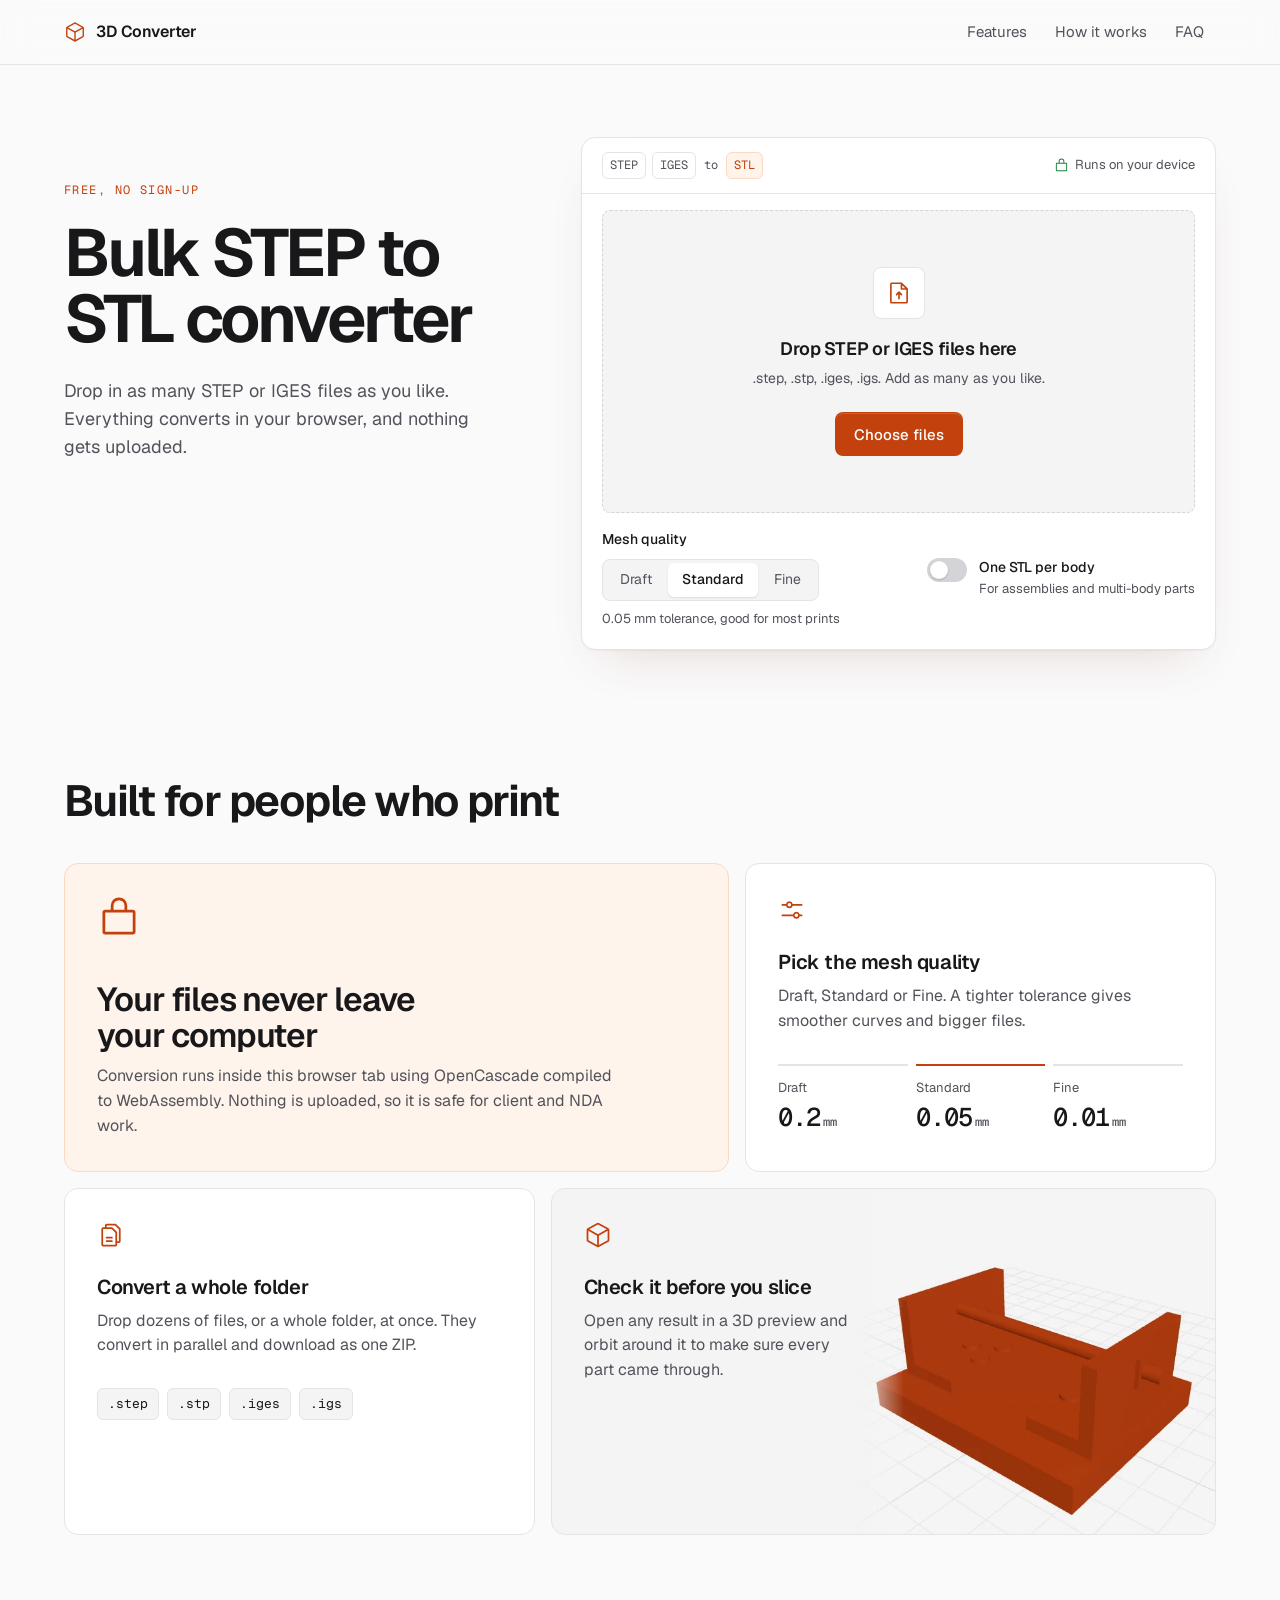
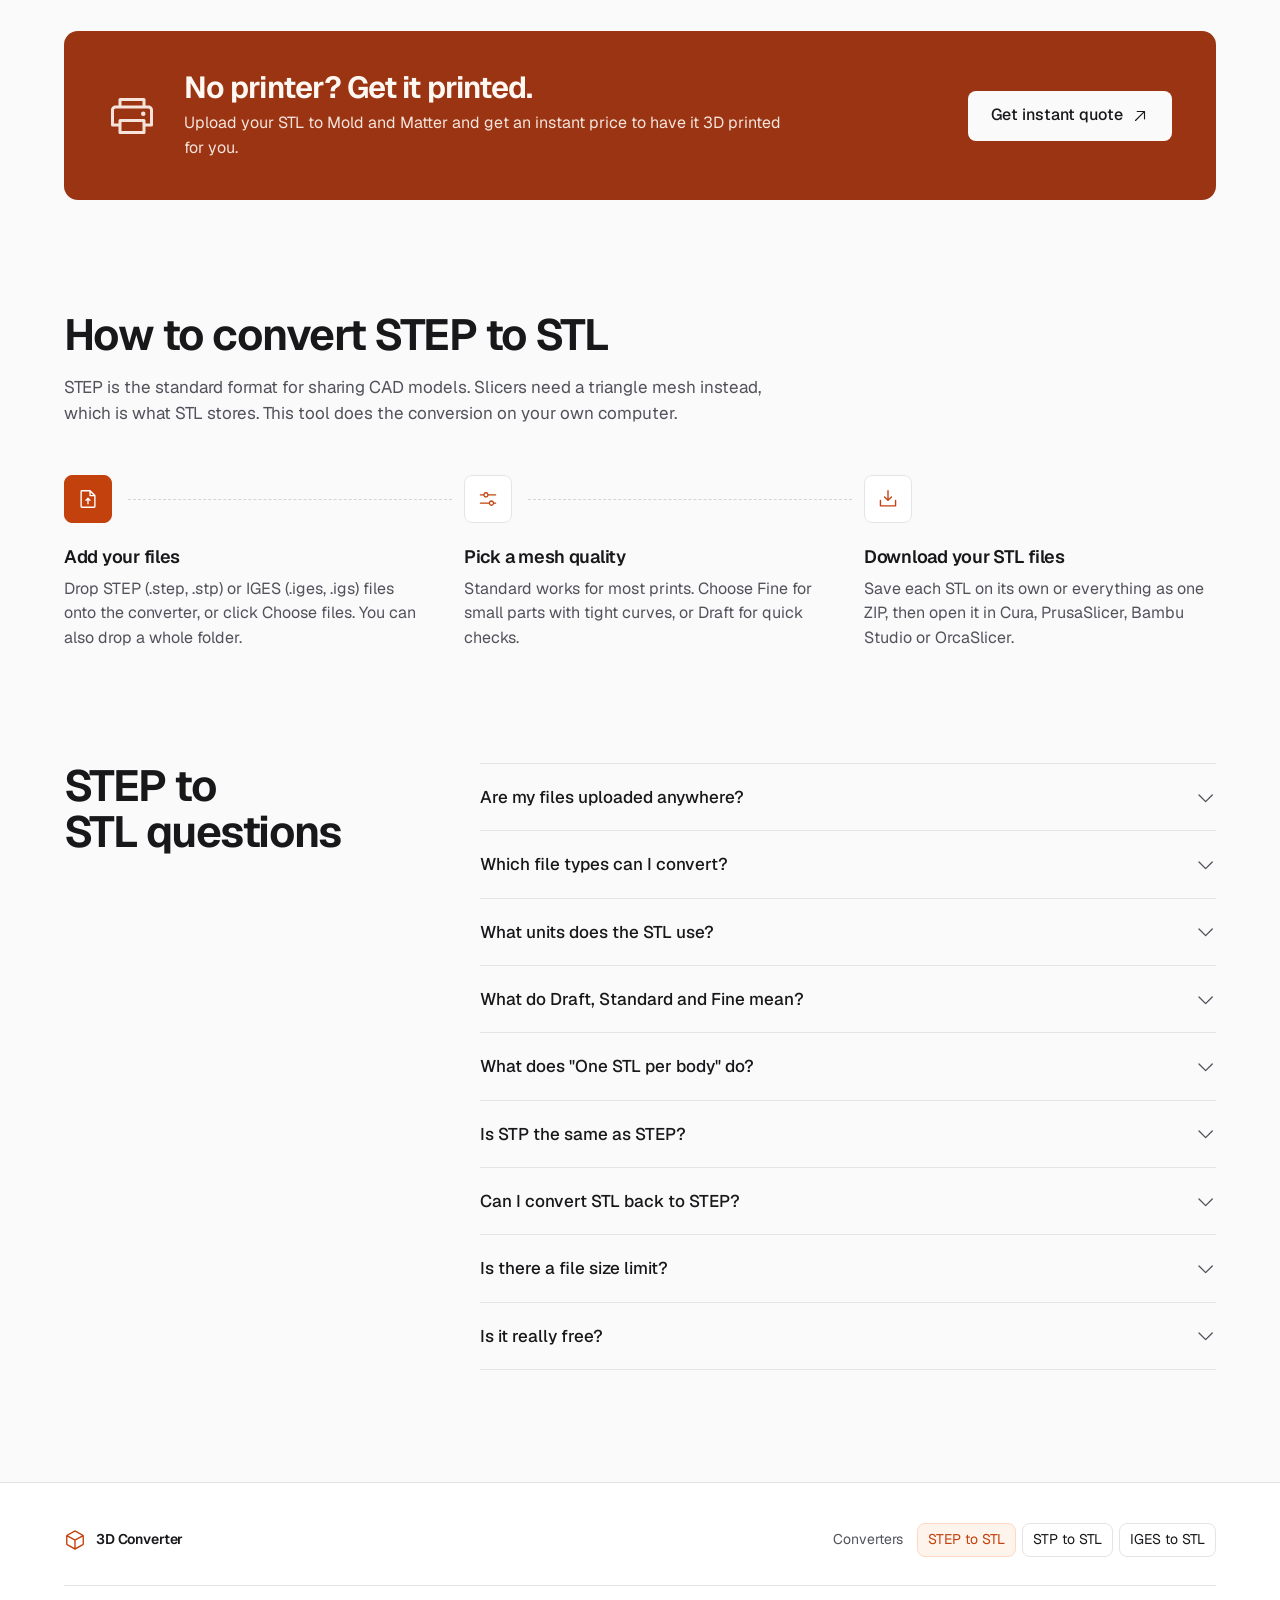
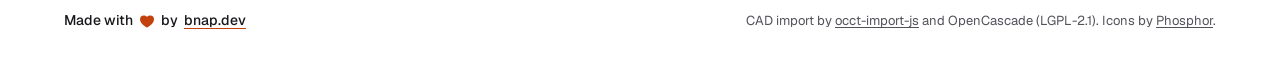
==== index.html @ d53f0e35 "Add Rybbit analytics Load the Rybbit tracking script from r.bnap.dev on all pages, including the 404" ====
<!doctype html>
<!-- Generated from templates/page.html by tools/build.mjs. Edit those, then run: node tools/build.mjs -->
<html lang="en">
<head>
  <meta charset="utf-8">
  <meta name="viewport" content="width=device-width, initial-scale=1">
  <title>STEP to STL Converter: Free, Bulk, No Upload | 3D Converter</title>
  <meta name="description" content="Convert STEP and IGES files to STL for 3D printing, in bulk and for free. Everything runs in your browser, so your CAD files are never uploaded.">
  <meta name="robots" content="index, follow, max-image-preview:large">
  <link rel="canonical" href="https://3dconverter.bnap.dev/">
  <meta name="theme-color" content="#fafafa" media="(prefers-color-scheme: light)">
  <meta name="theme-color" content="#0c0c0e" media="(prefers-color-scheme: dark)">
  <meta name="color-scheme" content="light dark">
  <meta name="author" content="bnap.dev">

  <meta property="og:type" content="website">
  <meta property="og:site_name" content="3D Converter">
  <meta property="og:locale" content="en_US">
  <meta property="og:url" content="https://3dconverter.bnap.dev/">
  <meta property="og:title" content="Free Bulk STEP to STL Converter">
  <meta property="og:description" content="Convert STEP and IGES files to STL in your browser. Bulk, free, and nothing gets uploaded.">
  <meta property="og:image" content="https://3dconverter.bnap.dev/og-image.png">
  <meta property="og:image:type" content="image/png">
  <meta property="og:image:width" content="1200">
  <meta property="og:image:height" content="630">
  <meta property="og:image:alt" content="3D Converter: bulk STEP to STL converter, with a converted CAD assembly shown in 3D">
  <meta name="twitter:card" content="summary_large_image">
  <meta name="twitter:title" content="Free Bulk STEP to STL Converter">
  <meta name="twitter:description" content="Convert STEP and IGES files to STL in your browser. Bulk, free, and nothing gets uploaded.">
  <meta name="twitter:image" content="https://3dconverter.bnap.dev/og-image.png">
  <meta name="twitter:image:alt" content="3D Converter: bulk STEP to STL converter, with a converted CAD assembly shown in 3D">

  <link rel="icon" href="/favicon.ico" sizes="48x48">
  <link rel="icon" href="/favicon.svg" type="image/svg+xml">
  <link rel="apple-touch-icon" href="/apple-touch-icon.png">
  <link rel="manifest" href="/site.webmanifest">
  <link rel="preload" href="/fonts/geist-latin-wght-v5.woff2" as="font" type="font/woff2" crossorigin>
  <link rel="stylesheet" href="/assets/styles.css">

  <script type="importmap">
    { "imports": { "three": "/vendor/three@0.186.0/three.module.js" } }
  </script>
  <script type="module" src="/assets/app.js"></script>

  <script src="https://r.bnap.dev/api/script.js" data-site-id="ef6d905b052a" defer></script>
  <script type="application/ld+json">
{
  "@context": "https://schema.org",
  "@graph": [
    {
      "@type": "WebSite",
      "@id": "https://3dconverter.bnap.dev/#website",
      "url": "https://3dconverter.bnap.dev/",
      "name": "3D Converter",
      "inLanguage": "en",
      "publisher": {
        "@id": "https://bnap.dev/#org"
      }
    },
    {
      "@type": "Organization",
      "@id": "https://bnap.dev/#org",
      "name": "bnap.dev",
      "url": "https://bnap.dev"
    },
    {
      "@type": "WebApplication",
      "@id": "https://3dconverter.bnap.dev/#app",
      "name": "3D Converter: STEP to STL",
      "url": "https://3dconverter.bnap.dev/",
      "applicationCategory": "DesignApplication",
      "operatingSystem": "Any",
      "browserRequirements": "Requires JavaScript and WebAssembly",
      "description": "Convert STEP and IGES files to STL for 3D printing, in bulk and for free. Everything runs in your browser, so your CAD files are never uploaded.",
      "image": "https://3dconverter.bnap.dev/og-image.png",
      "screenshot": "https://3dconverter.bnap.dev/og-image.png",
      "isAccessibleForFree": true,
      "inLanguage": "en",
      "featureList": [
        "Convert STEP (.step, .stp) to STL",
        "Convert IGES (.iges, .igs) to STL",
        "Bulk conversion with ZIP download",
        "Runs locally in the browser, no upload",
        "Draft, Standard and Fine mesh quality",
        "One STL per body for assemblies",
        "3D preview of the result"
      ],
      "offers": {
        "@type": "Offer",
        "price": "0",
        "priceCurrency": "USD"
      },
      "creator": {
        "@id": "https://bnap.dev/#org"
      }
    },
    {
      "@type": "FAQPage",
      "@id": "https://3dconverter.bnap.dev/#faq",
      "mainEntity": [
        {
          "@type": "Question",
          "name": "Are my files uploaded anywhere?",
          "acceptedAnswer": {
            "@type": "Answer",
            "text": "No. Your CAD files are read from your disk, converted in your browser's memory and saved straight back to your disk. Nothing is sent to a server."
          }
        },
        {
          "@type": "Question",
          "name": "Which file types can I convert?",
          "acceptedAnswer": {
            "@type": "Answer",
            "text": "STEP (.step, .stp) and IGES (.iges, .igs) go in, binary STL comes out. Binary STL opens in every common slicer, including Cura, PrusaSlicer, Bambu Studio and OrcaSlicer."
          }
        },
        {
          "@type": "Question",
          "name": "What units does the STL use?",
          "acceptedAnswer": {
            "@type": "Answer",
            "text": "STL files have no units. This tool exports in millimetres, which is what slicers assume, so parts load at the right size."
          }
        },
        {
          "@type": "Question",
          "name": "What do Draft, Standard and Fine mean?",
          "acceptedAnswer": {
            "@type": "Answer",
            "text": "They set how closely the triangles follow curved surfaces: within 0.2 mm, 0.05 mm or 0.01 mm. Standard suits most FDM and resin prints. Use Fine for small parts with tight curves."
          }
        },
        {
          "@type": "Question",
          "name": "What does \"One STL per body\" do?",
          "acceptedAnswer": {
            "@type": "Answer",
            "text": "By default an assembly becomes a single STL. Turn this on to get a separate STL for each body, grouped in a folder named after the source file."
          }
        },
        {
          "@type": "Question",
          "name": "Is STP the same as STEP?",
          "acceptedAnswer": {
            "@type": "Answer",
            "text": "Yes. .stp and .step are two file extensions for the same format (ISO 10303, often called STEP AP203, AP214 or AP242). Both work here, and there is a page just for STP to STL."
          }
        },
        {
          "@type": "Question",
          "name": "Can I convert STL back to STEP?",
          "acceptedAnswer": {
            "@type": "Answer",
            "text": "Not with this tool. STL only stores triangles, so the exact curves and features of the original CAD model are lost. Keep your STEP or IGES file as the master copy."
          }
        },
        {
          "@type": "Question",
          "name": "Is there a file size limit?",
          "acceptedAnswer": {
            "@type": "Answer",
            "text": "There is no fixed limit, but very large assemblies can run out of browser memory. If a file fails, try Draft quality or convert it on its own."
          }
        },
        {
          "@type": "Question",
          "name": "Is it really free?",
          "acceptedAnswer": {
            "@type": "Answer",
            "text": "Yes. No account, no watermark and no limit on the number of files."
          }
        }
      ]
    }
  ]
}
  </script>
</head>
<body>
  <a class="skip" href="#converter">Skip to converter</a>

  <header class="nav">
    <div class="wrap nav-inner">
      <a class="wordmark" href="/" aria-label="3D Converter home">
        <svg class="icon" aria-hidden="true"><use href="/assets/icons-v1.svg#i-cube"/></svg>
        <span>3D Converter</span>
      </a>
      <nav aria-label="Primary">
        <a href="#features">Features</a>
        <a href="#how-it-works">How it works</a>
        <a href="#faq">FAQ</a>
      </nav>
    </div>
  </header>

  <main>
    <section class="hero wrap">
      <div class="hero-copy">
        <p class="eyebrow">Free, no sign-up</p>
        <h1>Bulk STEP to STL converter</h1>
        <p class="lede">Drop in as many STEP or IGES files as you like. Everything converts in your browser, and nothing gets uploaded.</p>
      </div>

      <div class="converter" id="converter" data-has-items="false">
        <div class="converter-head">
          <p class="io"><span>STEP</span><span>IGES</span><span class="io-to">to</span><span class="io-out">STL</span></p>
          <p class="local">
            <svg class="icon" aria-hidden="true"><use href="/assets/icons-v1.svg#i-lock-simple"/></svg>Runs on your device
          </p>
        </div>

        <label class="dropzone" id="dropzone" for="file-input">
          <svg class="icon dz-icon" aria-hidden="true"><use href="/assets/icons-v1.svg#i-file-arrow-up"/></svg>
          <span class="dz-title">Drop STEP or IGES files here</span>
          <span class="dz-help">.step, .stp, .iges, .igs. Add as many as you like.</span>
          <span class="btn btn-primary dz-button">Choose files</span>
          <input id="file-input" type="file" multiple accept=".step,.stp,.iges,.igs" class="visually-hidden">
        </label>

        <noscript><p class="notice">The converter needs JavaScript. Please enable it to convert files.</p></noscript>
        <p class="notice" id="notice" role="status" hidden></p>

        <div class="settings">
          <fieldset class="segmented">
            <legend>Mesh quality</legend>
            <div class="segmented-options">
              <label><input type="radio" name="quality" value="draft"><span>Draft</span></label>
              <label><input type="radio" name="quality" value="standard" checked><span>Standard</span></label>
              <label><input type="radio" name="quality" value="fine"><span>Fine</span></label>
            </div>
            <p class="hint" id="quality-hint">0.05 mm tolerance, good for most prints</p>
          </fieldset>

          <label class="switch">
            <input type="checkbox" id="split-bodies" role="switch">
            <span class="switch-track" aria-hidden="true"></span>
            <span class="switch-text">One STL per body<small>For assemblies and multi-body parts</small></span>
          </label>
        </div>

        <div class="reapply" id="reapply" hidden>
          <span>Settings changed.</span>
          <button type="button" class="btn btn-ghost btn-sm" id="reapply-btn">Convert again</button>
        </div>

        <div class="engine" id="engine" hidden>
          <span class="shimmer" aria-hidden="true"></span>
          <span>Loading the converter engine (7.6 MB, first time only)</span>
        </div>

        <ul class="queue" id="queue" aria-live="polite"></ul>

        <div class="queue-bar" id="queue-bar" hidden>
          <p class="queue-summary" id="queue-summary"></p>
          <div class="queue-actions">
            <button type="button" class="btn btn-ghost btn-sm" id="clear-btn">
              <svg class="icon" aria-hidden="true"><use href="/assets/icons-v1.svg#i-trash"/></svg>Clear
            </button>
            <button type="button" class="btn btn-primary btn-sm" id="download-all" disabled>
              <svg class="icon" aria-hidden="true"><use href="/assets/icons-v1.svg#i-file-zip"/></svg>Download all
            </button>
          </div>
        </div>

        <p class="ready-to-print" id="ready-to-print" hidden>
          Ready to print?
          <a href="https://mnm3d.com/products/custom-3d-print?utm_source=3dconverter.bnap.dev&amp;utm_medium=referral&amp;utm_campaign=converter" target="_blank" rel="noopener">Get instant quote<svg class="icon" aria-hidden="true"><use href="/assets/icons-v1.svg#i-arrow-up-right"/></svg></a>
        </p>
      </div>
    </section>

    <section class="wrap features" id="features" aria-labelledby="features-title">
      <h2 id="features-title" class="reveal">Built for people who print</h2>
      <div class="bento">
        <article class="cell cell-private reveal">
          <svg class="icon cell-icon" aria-hidden="true"><use href="/assets/icons-v1.svg#i-lock-simple"/></svg>
          <h3>Your files never leave your computer</h3>
          <p>Conversion runs inside this browser tab using OpenCascade compiled to WebAssembly. Nothing is uploaded, so it is safe for client and NDA work.</p>
        </article>
        <article class="cell cell-quality reveal">
          <svg class="icon cell-icon" aria-hidden="true"><use href="/assets/icons-v1.svg#i-sliders-horizontal"/></svg>
          <h3>Pick the mesh quality</h3>
          <p>Draft, Standard or Fine. A tighter tolerance gives smoother curves and bigger files.</p>
          <dl class="tolerances">
            <div><dt>Draft</dt><dd>0.2<small>mm</small></dd></div>
            <div><dt>Standard</dt><dd>0.05<small>mm</small></dd></div>
            <div><dt>Fine</dt><dd>0.01<small>mm</small></dd></div>
          </dl>
        </article>
        <article class="cell cell-folder reveal">
          <svg class="icon cell-icon" aria-hidden="true"><use href="/assets/icons-v1.svg#i-files"/></svg>
          <h3>Convert a whole folder</h3>
          <p>Drop dozens of files, or a whole folder, at once. They convert in parallel and download as one ZIP.</p>
          <ul class="exts" aria-label="Supported file extensions">
            <li>.step</li><li>.stp</li><li>.iges</li><li>.igs</li>
          </ul>
        </article>
        <article class="cell cell-preview reveal">
          <div class="cell-preview-copy">
            <svg class="icon cell-icon" aria-hidden="true"><use href="/assets/icons-v1.svg#i-cube"/></svg>
            <h3>Check it before you slice</h3>
            <p>Open any result in a 3D preview and orbit around it to make sure every part came through.</p>
          </div>
          <picture class="cell-render">
            <source srcset="/assets/render-part-dark.webp" media="(prefers-color-scheme: dark)">
            <img src="/assets/render-part.webp" width="536" height="512" loading="lazy" decoding="async" alt="A converted CAD bracket shown in the 3D preview, in orange on a grid">
          </picture>
        </article>
      </div>
    </section>

    <section class="wrap print-band reveal" aria-labelledby="quote-title">
      <svg class="icon print-icon" aria-hidden="true"><use href="/assets/icons-v1.svg#i-printer"/></svg>
      <div class="print-copy">
        <h2 id="quote-title">No printer? Get it printed.</h2>
        <p>Upload your STL to Mold and Matter and get an instant price to have it 3D printed for you.</p>
      </div>
      <a class="btn btn-inverse btn-lg" href="https://mnm3d.com/products/custom-3d-print?utm_source=3dconverter.bnap.dev&amp;utm_medium=referral&amp;utm_campaign=banner" target="_blank" rel="noopener">
        Get instant quote<svg class="icon" aria-hidden="true"><use href="/assets/icons-v1.svg#i-arrow-up-right"/></svg>
      </a>
    </section>

    <section class="wrap howto" id="how-it-works" aria-labelledby="howto-title">
      <div class="howto-head reveal">
        <h2 id="howto-title">How to convert STEP to STL</h2>
        <p class="howto-intro">STEP is the standard format for sharing CAD models. Slicers need a triangle mesh instead, which is what STL stores. This tool does the conversion on your own computer.</p>
      </div>
      <ol class="howto-list">
        <li class="reveal">
          <span class="step-icon"><svg class="icon" aria-hidden="true"><use href="/assets/icons-v1.svg#i-file-arrow-up"/></svg></span>
          <h3>Add your files</h3>
          <p>Drop STEP (.step, .stp) or IGES (.iges, .igs) files onto the converter, or click Choose files. You can also drop a whole folder.</p>
        </li>
        <li class="reveal">
          <span class="step-icon"><svg class="icon" aria-hidden="true"><use href="/assets/icons-v1.svg#i-sliders-horizontal"/></svg></span>
          <h3>Pick a mesh quality</h3>
          <p>Standard works for most prints. Choose Fine for small parts with tight curves, or Draft for quick checks.</p>
        </li>
        <li class="reveal">
          <span class="step-icon"><svg class="icon" aria-hidden="true"><use href="/assets/icons-v1.svg#i-download-simple"/></svg></span>
          <h3>Download your STL files</h3>
          <p>Save each STL on its own or everything as one ZIP, then open it in Cura, PrusaSlicer, Bambu Studio or OrcaSlicer.</p>
        </li>
      </ol>
    </section>

    <section class="wrap faq" id="faq" aria-labelledby="faq-title">
      <h2 id="faq-title">STEP to STL questions</h2>
      <div class="faq-list">
        <details>
          <summary>Are my files uploaded anywhere?<svg class="icon" aria-hidden="true"><use href="/assets/icons-v1.svg#i-caret-down"/></svg></summary>
          <p>No. Your CAD files are read from your disk, converted in your browser's memory and saved straight back to your disk. Nothing is sent to a server.</p>
        </details>
        <details>
          <summary>Which file types can I convert?<svg class="icon" aria-hidden="true"><use href="/assets/icons-v1.svg#i-caret-down"/></svg></summary>
          <p>STEP (.step, .stp) and IGES (.iges, .igs) go in, binary STL comes out. Binary STL opens in every common slicer, including Cura, PrusaSlicer, Bambu Studio and OrcaSlicer.</p>
        </details>
        <details>
          <summary>What units does the STL use?<svg class="icon" aria-hidden="true"><use href="/assets/icons-v1.svg#i-caret-down"/></svg></summary>
          <p>STL files have no units. This tool exports in millimetres, which is what slicers assume, so parts load at the right size.</p>
        </details>
        <details>
          <summary>What do Draft, Standard and Fine mean?<svg class="icon" aria-hidden="true"><use href="/assets/icons-v1.svg#i-caret-down"/></svg></summary>
          <p>They set how closely the triangles follow curved surfaces: within 0.2 mm, 0.05 mm or 0.01 mm. Standard suits most FDM and resin prints. Use Fine for small parts with tight curves.</p>
        </details>
        <details>
          <summary>What does "One STL per body" do?<svg class="icon" aria-hidden="true"><use href="/assets/icons-v1.svg#i-caret-down"/></svg></summary>
          <p>By default an assembly becomes a single STL. Turn this on to get a separate STL for each body, grouped in a folder named after the source file.</p>
        </details>
        <details>
          <summary>Is STP the same as STEP?<svg class="icon" aria-hidden="true"><use href="/assets/icons-v1.svg#i-caret-down"/></svg></summary>
          <p>Yes. .stp and .step are two file extensions for the same format (ISO 10303, often called STEP AP203, AP214 or AP242). Both work here, and there is a page just for <a href="/stp-to-stl">STP to STL</a>.</p>
        </details>
        <details>
          <summary>Can I convert STL back to STEP?<svg class="icon" aria-hidden="true"><use href="/assets/icons-v1.svg#i-caret-down"/></svg></summary>
          <p>Not with this tool. STL only stores triangles, so the exact curves and features of the original CAD model are lost. Keep your STEP or IGES file as the master copy.</p>
        </details>
        <details>
          <summary>Is there a file size limit?<svg class="icon" aria-hidden="true"><use href="/assets/icons-v1.svg#i-caret-down"/></svg></summary>
          <p>There is no fixed limit, but very large assemblies can run out of browser memory. If a file fails, try Draft quality or convert it on its own.</p>
        </details>
        <details>
          <summary>Is it really free?<svg class="icon" aria-hidden="true"><use href="/assets/icons-v1.svg#i-caret-down"/></svg></summary>
          <p>Yes. No account, no watermark and no limit on the number of files.</p>
        </details>
      </div>
    </section>
  </main>

  <footer class="footer">
    <div class="wrap footer-inner">
      <div class="footer-top">
        <a class="wordmark" href="/" aria-label="3D Converter home">
          <svg class="icon" aria-hidden="true"><use href="/assets/icons-v1.svg#i-cube"/></svg>
          <span>3D Converter</span>
        </a>
        <nav class="related" aria-label="Converters"><span class="related-label">Converters</span><a href="/" aria-current="page">STEP to STL</a> <a href="/stp-to-stl">STP to STL</a> <a href="/iges-to-stl">IGES to STL</a></nav>
      </div>
      <div class="footer-bottom">
        <p class="made-with">
          Made with
          <svg class="icon heart" role="img" aria-label="love"><use href="/assets/icons-v1.svg#i-heart"/></svg>
          by <a href="https://bnap.dev">bnap.dev</a>
        </p>
        <p class="credits">CAD import by <a href="https://github.com/kovacsv/occt-import-js" rel="noopener">occt-import-js</a> and OpenCascade (LGPL-2.1). Icons by <a href="https://phosphoricons.com" rel="noopener">Phosphor</a>.</p>
      </div>
    </div>
  </footer>

  <template id="row-template">
    <li class="row" data-status="queued">
      <svg class="icon row-icon" aria-hidden="true"><use href="/assets/icons-v1.svg#i-cube"/></svg>
      <div class="row-main">
        <p class="row-name"></p>
        <p class="row-meta"></p>
        <span class="row-progress shimmer" aria-hidden="true"></span>
      </div>
      <div class="row-actions">
        <button type="button" class="icon-btn" data-action="preview" title="Preview in 3D" aria-label="Preview in 3D" disabled>
          <svg class="icon" aria-hidden="true"><use href="/assets/icons-v1.svg#i-cube"/></svg>
        </button>
        <button type="button" class="icon-btn" data-action="download" title="Download STL" aria-label="Download STL" disabled>
          <svg class="icon" aria-hidden="true"><use href="/assets/icons-v1.svg#i-download-simple"/></svg>
        </button>
        <button type="button" class="icon-btn" data-action="remove" title="Remove" aria-label="Remove">
          <svg class="icon" aria-hidden="true"><use href="/assets/icons-v1.svg#i-x"/></svg>
        </button>
      </div>
    </li>
  </template>

  <dialog class="preview" id="preview" aria-labelledby="preview-title">
    <div class="preview-head">
      <h2 id="preview-title">Preview</h2>
      <button type="button" class="icon-btn" id="preview-close" aria-label="Close preview">
        <svg class="icon" aria-hidden="true"><use href="/assets/icons-v1.svg#i-x"/></svg>
      </button>
    </div>
    <div class="preview-stage" id="preview-stage">
      <span class="preview-loading shimmer" aria-hidden="true"></span>
    </div>
    <p class="preview-help">Drag to orbit, scroll to zoom, right-drag to pan.</p>
  </dialog>
</body>
</html>
---- assets/styles.css ----
/* Fonts: Geist and Geist Mono (SIL OFL), self-hosted. */
@font-face {
  font-family: "Geist";
  src: url("/fonts/geist-latin-wght-v5.woff2") format("woff2-variations");
  font-weight: 100 900;
  font-display: swap;
}
@font-face {
  font-family: "Geist Mono";
  src: url("/fonts/geist-mono-latin-wght-v5.woff2") format("woff2-variations");
  font-weight: 100 900;
  font-display: swap;
}

/*
  Tokens. One accent (filament orange), cool zinc neutrals, light + dark via prefers-color-scheme.
  Radius rule: containers 14px, controls 8px, switches and progress bars fully round. Nothing else.
  Z-index scale: nav 20, skip link 30. Dialogs use the top layer.
*/
:root {
  --bg: #fafafa;
  --surface: #ffffff;
  --surface-2: #f4f4f5;
  --border: #e4e4e7;
  --border-strong: #d4d4d8;
  --text: #18181b;
  --muted: #52525b;
  --accent: #c2410c;
  --accent-hover: #a8380a;
  --on-accent: #ffffff;
  --accent-soft: #fff4ec;
  --accent-soft-border: #fcd9c2;
  --band: #9a3412;
  --on-band: #fff7f2;
  --inverse: #fafafa;
  --on-inverse: #18181b;
  --danger: #b91c1c;
  --success: #15803d;
  --shadow: 0 1px 2px rgb(24 24 27 / .04), 0 24px 48px -24px rgb(124 45 18 / .18);

  --r-container: 14px;
  --r-control: 8px;
  --ease: cubic-bezier(.16, 1, .3, 1);
  --font: "Geist", ui-sans-serif, system-ui, -apple-system, "Segoe UI", sans-serif;
  --mono: "Geist Mono", ui-monospace, "SFMono-Regular", Menlo, monospace;
  --nav-h: 64px;

  color-scheme: light dark;
}

@media (prefers-color-scheme: dark) {
  :root {
    --bg: #0c0c0e;
    --surface: #141417;
    --surface-2: #1b1b1f;
    --border: #26262a;
    --border-strong: #3f3f46;
    --text: #f4f4f5;
    --muted: #a1a1aa;
    --accent: #fb923c;
    --accent-hover: #fdba74;
    --on-accent: #18181b;
    --accent-soft: #1d140e;
    --accent-soft-border: #43281a;
    --band: #fb923c;
    --on-band: #18181b;
    --inverse: #18181b;
    --on-inverse: #f4f4f5;
    --danger: #f87171;
    --success: #4ade80;
    --shadow: 0 1px 2px rgb(0 0 0 / .3), 0 24px 48px -24px rgb(0 0 0 / .6);
  }
}

*, *::before, *::after { box-sizing: border-box; }
[hidden] { display: none !important; }
html { -webkit-text-size-adjust: 100%; scroll-behavior: smooth; scroll-padding-top: calc(var(--nav-h) + 16px); }
body {
  margin: 0;
  min-height: 100dvh;
  display: flex;
  flex-direction: column;
  background: var(--bg);
  color: var(--text);
  font-family: var(--font);
  font-size: 16px;
  line-height: 1.55;
  -webkit-font-smoothing: antialiased;
}
main { flex: 1; }
h1, h2, h3, p, dl, dd { margin: 0; }
a { color: inherit; }
button { font: inherit; color: inherit; }
img { display: block; max-width: 100%; height: auto; }

.wrap { width: 100%; max-width: 1200px; margin-inline: auto; padding-inline: 24px; }
.icon { width: 1.25em; height: 1.25em; flex: none; fill: currentColor; }
.visually-hidden {
  position: absolute; width: 1px; height: 1px; overflow: hidden;
  clip: rect(0 0 0 0); clip-path: inset(50%); white-space: nowrap;
}
.skip {
  position: absolute; left: 16px; top: -100px; z-index: 30;
  background: var(--accent); color: var(--on-accent); padding: 8px 14px; border-radius: var(--r-control);
}
.skip:focus { top: 12px; }
:focus-visible { outline: 2px solid var(--accent); outline-offset: 2px; }

/* Nav: sticky, translucent over the page */
.nav {
  position: sticky; top: 0; z-index: 20;
  border-bottom: 1px solid var(--border);
  background: color-mix(in srgb, var(--bg) 82%, transparent);
  backdrop-filter: blur(14px) saturate(160%);
  -webkit-backdrop-filter: blur(14px) saturate(160%);
}
@media (prefers-reduced-transparency: reduce) { .nav { background: var(--bg); backdrop-filter: none; } }
.nav-inner { height: var(--nav-h); display: flex; align-items: center; justify-content: space-between; }
.wordmark { display: inline-flex; align-items: center; gap: 10px; font-weight: 600; letter-spacing: -.01em; text-decoration: none; }
.wordmark .icon { color: var(--accent); width: 22px; height: 22px; }
.nav nav { display: flex; gap: 4px; }
.nav nav a {
  color: var(--muted); text-decoration: none; font-size: 15px; padding: 6px 12px; border-radius: var(--r-control);
  transition: color .2s var(--ease), background-color .2s var(--ease);
}
.nav nav a:hover { color: var(--text); background: var(--surface-2); }

/* Buttons */
.btn {
  display: inline-flex; align-items: center; justify-content: center; gap: 8px;
  height: 44px; padding: 0 18px; border-radius: var(--r-control);
  border: 1px solid transparent; font-weight: 500; font-size: 15px; white-space: nowrap;
  text-decoration: none; cursor: pointer;
  transition: background-color .2s var(--ease), border-color .2s var(--ease), transform .12s var(--ease), opacity .2s;
}
.btn:active:not(:disabled) { transform: translateY(1px) scale(.98); }
.btn:disabled { opacity: .45; cursor: not-allowed; }
.btn-primary { background: var(--accent); color: var(--on-accent); box-shadow: inset 0 1px 0 rgb(255 255 255 / .16); }
.btn-primary:hover:not(:disabled) { background: var(--accent-hover); }
.btn-ghost { background: var(--surface); border-color: var(--border-strong); color: var(--text); }
.btn-ghost:hover:not(:disabled) { background: var(--surface-2); }
.btn-inverse { background: var(--inverse); color: var(--on-inverse); }
.btn-inverse:hover { background: color-mix(in srgb, var(--inverse) 88%, var(--band)); }
.btn-sm { height: 36px; padding: 0 12px; font-size: 14px; }
.btn-lg { height: 50px; padding: 0 22px; font-size: 16px; }
.btn .icon { width: 18px; height: 18px; transition: transform .25s var(--ease); }
a.btn:hover .icon { transform: translate(2px, -2px); }

.icon-btn {
  display: inline-grid; place-items: center; width: 36px; height: 36px;
  border-radius: var(--r-control); border: 1px solid transparent; background: transparent;
  color: var(--muted); cursor: pointer; transition: background-color .2s var(--ease), color .2s var(--ease), transform .12s var(--ease);
}
.icon-btn:hover:not(:disabled) { background: var(--surface-2); color: var(--text); }
.icon-btn:active:not(:disabled) { transform: scale(.94); }
.icon-btn:disabled { opacity: .3; cursor: default; }
.icon-btn .icon { width: 18px; height: 18px; }

/* Hero: copy left, the converter itself is the visual on the right */
.hero {
  display: grid;
  grid-template-columns: minmax(0, 5fr) minmax(0, 7fr);
  gap: 64px;
  align-items: start;
  padding-top: 72px;
  padding-bottom: 96px;
}
.hero-copy { padding-top: 40px; position: sticky; top: calc(var(--nav-h) + 32px); }
.eyebrow {
  display: inline-block; font-family: var(--mono); font-size: 12px; text-transform: uppercase;
  letter-spacing: .12em; color: var(--accent); margin-bottom: 20px;
}
h1 {
  font-size: clamp(2.75rem, 5.2vw, 4.25rem);
  line-height: 1;
  letter-spacing: -.045em;
  font-weight: 650;
  text-wrap: balance;
}
.lede { margin-top: 24px; font-size: 18px; color: var(--muted); max-width: 40ch; line-height: 1.55; text-wrap: pretty; }

/* Converter */
.converter {
  background: var(--surface);
  border: 1px solid var(--border);
  border-radius: var(--r-container);
  box-shadow: var(--shadow);
  padding: 8px 20px 20px;
  display: grid;
  gap: 16px;
}
.converter-head {
  display: flex; justify-content: space-between; align-items: center; gap: 12px;
  margin-inline: -20px; padding: 6px 20px 14px; border-bottom: 1px solid var(--border);
}
.io { display: flex; align-items: center; gap: 6px; font-family: var(--mono); font-size: 12px; }
.io span {
  padding: 3px 7px; border-radius: 6px; border: 1px solid var(--border); color: var(--muted);
}
.io .io-to { border: 0; padding-inline: 2px; }
.io .io-out { color: var(--accent); border-color: var(--accent-soft-border); background: var(--accent-soft); }
.local { display: inline-flex; align-items: center; gap: 6px; font-size: 13px; color: var(--muted); }
.local .icon { width: 15px; height: 15px; color: var(--success); }

.dropzone {
  display: grid; justify-items: center; text-align: center; gap: 6px;
  padding: 56px 24px; border: 1.5px dashed var(--border-strong); border-radius: var(--r-control);
  background: var(--surface-2); cursor: pointer;
  transition: border-color .2s var(--ease), background-color .2s var(--ease), padding .3s var(--ease);
}
.dropzone:hover, .dropzone.is-dragging { border-color: var(--accent); background: var(--accent-soft); }
.dropzone:focus-within { outline: 2px solid var(--accent); outline-offset: 2px; }
.dz-icon {
  width: 52px; height: 52px; padding: 12px; margin-bottom: 10px; color: var(--accent);
  background: var(--surface); border: 1px solid var(--border); border-radius: var(--r-control);
  transition: transform .3s var(--ease);
}
.dropzone:hover .dz-icon, .dropzone.is-dragging .dz-icon { transform: translateY(-4px); }
.dz-title { font-weight: 600; font-size: 18px; letter-spacing: -.01em; }
.dz-help { color: var(--muted); font-size: 14px; }
.dz-button { margin-top: 16px; pointer-events: none; }
.converter[data-has-items="true"] .dropzone { padding: 16px 20px; grid-template-columns: auto 1fr auto; text-align: left; justify-items: start; align-items: center; column-gap: 14px; row-gap: 0; }
.converter[data-has-items="true"] .dz-icon { grid-row: span 2; margin: 0; width: 40px; height: 40px; padding: 9px; transform: none; }
.converter[data-has-items="true"] .dz-title { font-size: 15px; }
.converter[data-has-items="true"] .dz-help { grid-column: 2; font-size: 13px; }
.converter[data-has-items="true"] .dz-button { grid-column: 3; grid-row: 1 / span 2; margin: 0; height: 36px; font-size: 14px; }

.notice { font-size: 14px; color: var(--danger); }

.settings { display: grid; grid-template-columns: 1fr auto; gap: 20px; align-items: start; }
.segmented { border: 0; margin: 0; padding: 0; min-width: 0; }
.segmented legend { font-size: 14px; font-weight: 500; padding: 0; margin-bottom: 8px; }
.segmented-options {
  display: inline-grid; grid-template-columns: repeat(3, auto); gap: 2px; padding: 3px;
  background: var(--surface-2); border: 1px solid var(--border); border-radius: var(--r-control);
}
.segmented-options label { position: relative; }
.segmented-options input { position: absolute; opacity: 0; inset: 0; margin: 0; cursor: pointer; }
.segmented-options span {
  display: block; padding: 6px 14px; border-radius: 6px; font-size: 14px; color: var(--muted);
  transition: background-color .2s var(--ease), color .2s var(--ease);
}
.segmented-options input:checked + span { background: var(--surface); color: var(--text); box-shadow: 0 1px 2px rgb(24 24 27 / .1); font-weight: 500; }
.segmented-options input:focus-visible + span { outline: 2px solid var(--accent); outline-offset: 1px; }
.hint { margin-top: 8px; font-size: 13px; color: var(--muted); }

.switch { display: grid; grid-template-columns: auto 1fr; gap: 12px; align-items: start; cursor: pointer; padding-top: 28px; }
.switch input { position: absolute; opacity: 0; width: 1px; height: 1px; }
.switch-track {
  width: 40px; height: 24px; border-radius: 999px; background: var(--border-strong); position: relative;
  transition: background-color .2s var(--ease); margin-top: 1px;
}
.switch-track::after {
  content: ""; position: absolute; top: 3px; left: 3px; width: 18px; height: 18px; border-radius: 50%;
  background: #fff; box-shadow: 0 1px 2px rgb(24 24 27 / .2); transition: transform .25s var(--ease);
}
.switch input:checked + .switch-track { background: var(--accent); }
.switch input:checked + .switch-track::after { transform: translateX(16px); }
.switch input:focus-visible + .switch-track { outline: 2px solid var(--accent); outline-offset: 2px; }
.switch-text { font-size: 14px; font-weight: 500; display: grid; }
.switch-text small { font-weight: 400; color: var(--muted); font-size: 13px; }

.reapply {
  display: flex; align-items: center; justify-content: space-between; gap: 12px;
  font-size: 14px; padding: 10px 12px; border-radius: var(--r-control); background: var(--surface-2);
}

.engine { display: grid; gap: 8px; font-size: 13px; color: var(--muted); }

/* Indeterminate progress: a light sweep, no spinner */
.shimmer {
  display: block; height: 4px; border-radius: 999px; overflow: hidden; position: relative;
  background: var(--surface-2);
}
.shimmer::after {
  content: ""; position: absolute; inset: 0; width: 40%;
  background: linear-gradient(90deg, transparent, var(--accent), transparent);
  animation: sweep 1.2s var(--ease) infinite;
}
@keyframes sweep { from { transform: translateX(-100%); } to { transform: translateX(250%); } }

/* Queue */
.queue { list-style: none; margin: 0; padding: 0; display: grid; }
.queue:empty { display: none; }
.row {
  display: grid; grid-template-columns: auto minmax(0, 1fr) auto; gap: 12px; align-items: center;
  padding: 12px 4px; border-top: 1px solid var(--border);
  animation: row-in .35s var(--ease) both;
}
.row:first-child { border-top: 0; }
@keyframes row-in { from { opacity: 0; transform: translateY(6px); } to { opacity: 1; transform: none; } }
.row-icon { width: 22px; height: 22px; color: var(--muted); }
.row[data-status="done"] .row-icon { color: var(--success); }
.row[data-status="error"] .row-icon { color: var(--danger); }
.row-main { min-width: 0; display: grid; gap: 2px; }
.row-name { font-weight: 500; font-size: 15px; overflow: hidden; text-overflow: ellipsis; white-space: nowrap; }
.row-meta { font-family: var(--mono); font-size: 12.5px; color: var(--muted); }
.row[data-status="error"] .row-meta { font-family: var(--font); font-size: 13.5px; color: var(--danger); }
.row-progress { margin-top: 6px; display: none; }
.row[data-status="converting"] .row-progress { display: block; }
.row-actions { display: flex; gap: 2px; }

.queue-bar {
  display: flex; align-items: center; justify-content: space-between; gap: 12px; flex-wrap: wrap;
  padding-top: 14px; border-top: 1px solid var(--border);
}
.queue-summary { font-size: 14px; color: var(--muted); }
.queue-summary strong { color: var(--text); font-weight: 600; }
.queue-actions { display: flex; gap: 8px; }

.ready-to-print { font-size: 14px; color: var(--muted); }
.ready-to-print a { color: var(--accent); font-weight: 500; text-decoration: none; display: inline-flex; align-items: center; gap: 2px; }
.ready-to-print a:hover { text-decoration: underline; text-underline-offset: 3px; }
.ready-to-print .icon { width: 15px; height: 15px; }

/* Section headings share one scale */
.features h2, .howto h2, .faq h2 {
  font-size: clamp(2rem, 3.4vw, 2.75rem); letter-spacing: -.035em; font-weight: 650; line-height: 1.05; text-wrap: balance;
}

/* Features bento: 4 cells on a 12-col grid, 7+5 over 5+7 */
.features { padding-top: 32px; }
.bento { margin-top: 40px; display: grid; grid-template-columns: repeat(12, minmax(0, 1fr)); gap: 16px; }
.cell {
  border: 1px solid var(--border); border-radius: var(--r-container); background: var(--surface);
  padding: 32px; display: grid; align-content: start; gap: 10px; min-height: 280px; overflow: hidden;
}
.cell h3 { font-size: 20px; letter-spacing: -.02em; font-weight: 600; line-height: 1.2; }
.cell p { color: var(--muted); max-width: 48ch; }
.cell-icon { width: 28px; height: 28px; color: var(--accent); margin-bottom: 16px; }

.cell-private {
  grid-column: span 7; align-content: end;
  background: var(--accent-soft); border-color: var(--accent-soft-border);
}
.cell-private .cell-icon { width: 44px; height: 44px; margin-bottom: auto; padding-bottom: 32px; box-sizing: content-box; }
.cell-private h3 { font-size: clamp(1.6rem, 2.6vw, 2.1rem); letter-spacing: -.035em; line-height: 1.08; max-width: 16ch; }

.cell-quality { grid-column: span 5; }
.tolerances {
  display: grid; grid-template-columns: repeat(3, minmax(0, 1fr)); gap: 8px; margin-top: auto; padding-top: 20px;
}
.tolerances div { padding-top: 12px; border-top: 2px solid var(--border); }
.tolerances div:nth-child(2) { border-top-color: var(--accent); }
.tolerances dt { font-size: 13px; color: var(--muted); }
.tolerances dd { font-family: var(--mono); font-size: clamp(1.25rem, 2vw, 1.6rem); letter-spacing: -.04em; font-weight: 500; }
.tolerances small { font-size: 12px; color: var(--muted); margin-left: 3px; letter-spacing: 0; }

.cell-folder { grid-column: span 5; }
.exts { list-style: none; margin: auto 0 0; padding: 20px 0 0; display: flex; flex-wrap: wrap; gap: 8px; }
.exts li {
  font-family: var(--mono); font-size: 13px; padding: 5px 10px; border-radius: 6px;
  background: var(--surface-2); border: 1px solid var(--border);
}

.cell-preview {
  grid-column: span 7; background: var(--surface-2); padding: 0;
  grid-template-columns: minmax(0, 5fr) minmax(0, 6fr); align-items: stretch; gap: 0;
}
.cell-preview-copy { padding: 32px 0 32px 32px; display: grid; align-content: start; gap: 10px; }
.cell-render { display: block; min-height: 0; }
.cell-render img {
  width: 100%; height: 100%; object-fit: cover; object-position: 40% 60%;
  -webkit-mask-image: linear-gradient(90deg, transparent, #000 14%);
  mask-image: linear-gradient(90deg, transparent, #000 14%);
}

/* Print band: the one filled accent block on the page */
.print-band {
  margin-top: 96px;
  display: grid; grid-template-columns: auto minmax(0, 1fr) auto; gap: 28px; align-items: center;
  padding: 40px 44px; border-radius: var(--r-container);
  background: var(--band); color: var(--on-band);
  max-width: 1152px;
}
.print-icon { width: 48px; height: 48px; opacity: .9; }
.print-copy h2 { font-size: clamp(1.5rem, 2.4vw, 1.9rem); letter-spacing: -.03em; font-weight: 650; line-height: 1.1; }
.print-copy p { margin-top: 6px; max-width: 56ch; opacity: .9; }

/* How-to: a flow of three steps joined by a connector, no cards */
.howto { padding-top: 112px; }
.howto-head { max-width: 65ch; }
.howto-intro { margin-top: 16px; color: var(--muted); font-size: 17px; text-wrap: pretty; }
.howto-list {
  list-style: none; margin: 48px 0 0; padding: 0;
  display: grid; grid-template-columns: repeat(3, minmax(0, 1fr)); gap: 48px;
}
.howto-list li { position: relative; }
.howto-list li:not(:last-child)::after {
  content: ""; position: absolute; top: 24px; left: 64px; right: -36px;
  border-top: 1.5px dashed var(--border-strong);
}
.step-icon {
  display: grid; place-items: center; width: 48px; height: 48px; margin-bottom: 20px;
  border-radius: var(--r-control); background: var(--surface); border: 1px solid var(--border); color: var(--accent);
}
.step-icon .icon { width: 22px; height: 22px; }
.howto-list li:first-child .step-icon { background: var(--accent); border-color: var(--accent); color: var(--on-accent); }
.howto-list h3 { font-size: 18px; font-weight: 600; letter-spacing: -.015em; }
.howto-list p { color: var(--muted); margin-top: 6px; }

/* FAQ */
.faq { padding-top: 112px; padding-bottom: 112px; display: grid; grid-template-columns: minmax(0, 4fr) minmax(0, 8fr); gap: 48px; align-items: start; }
.faq h2 { position: sticky; top: calc(var(--nav-h) + 32px); }
.faq-list { display: grid; }
.faq details { border-bottom: 1px solid var(--border); }
.faq details:first-child { border-top: 1px solid var(--border); }
.faq summary {
  list-style: none; cursor: pointer; display: flex; justify-content: space-between; align-items: center; gap: 16px;
  padding: 20px 0; font-weight: 500; font-size: 17px; transition: color .2s var(--ease);
}
.faq summary:hover { color: var(--accent); }
.faq summary::-webkit-details-marker { display: none; }
.faq summary .icon { color: var(--muted); transition: transform .25s var(--ease); }
.faq details[open] summary .icon { transform: rotate(180deg); }
.faq details p { padding: 0 0 22px; color: var(--muted); max-width: 65ch; }
.faq details[open] p { animation: rise .35s var(--ease) both; }
.faq details p a { color: var(--accent); text-underline-offset: 3px; }

/* Footer */
.footer { border-top: 1px solid var(--border); background: var(--surface); }
.footer-inner { display: grid; gap: 28px; padding-block: 40px; font-size: 14px; }
.footer-top, .footer-bottom { display: flex; justify-content: space-between; align-items: center; gap: 16px; flex-wrap: wrap; }
.footer-bottom { padding-top: 24px; border-top: 1px solid var(--border); }
.made-with { display: inline-flex; align-items: center; gap: 6px; font-weight: 500; }
.made-with a { color: var(--text); text-decoration-color: var(--accent); text-underline-offset: 3px; }
.made-with a:hover { color: var(--accent); }
.heart { width: 16px; height: 16px; color: var(--accent); }
.credits { color: var(--muted); font-size: 13px; }
.credits a { text-underline-offset: 2px; }

/* Links between the converter pages */
.related { display: flex; flex-wrap: wrap; align-items: center; gap: 6px; font-size: 14px; }
.related-label { color: var(--muted); margin-right: 8px; }
.related a {
  color: var(--text); text-decoration: none; padding: 5px 10px; border-radius: var(--r-control); border: 1px solid var(--border);
  transition: border-color .2s var(--ease), color .2s var(--ease);
}
.related a:hover { border-color: var(--accent); color: var(--accent); }
.related a[aria-current="page"] { color: var(--accent); background: var(--accent-soft); border-color: var(--accent-soft-border); }

/* Preview dialog */
.preview {
  width: min(920px, calc(100vw - 32px)); padding: 0; border: 1px solid var(--border);
  border-radius: var(--r-container); background: var(--surface); color: var(--text); box-shadow: var(--shadow);
}
.preview::backdrop { background: rgb(12 12 14 / .6); backdrop-filter: blur(4px); }
.preview[open] { animation: pop .3s var(--ease); }
@keyframes pop { from { opacity: 0; transform: translateY(8px) scale(.98); } to { opacity: 1; transform: none; } }
.preview-head { display: flex; justify-content: space-between; align-items: center; padding: 12px 12px 12px 20px; border-bottom: 1px solid var(--border); }
.preview-head h2 { font-size: 16px; font-weight: 600; overflow: hidden; text-overflow: ellipsis; white-space: nowrap; }
.preview-stage { position: relative; aspect-ratio: 16 / 10; background: var(--surface-2); }
.preview-stage canvas { display: block; width: 100%; height: 100%; }
.preview-loading { position: absolute; left: 30%; right: 30%; top: 50%; }
.preview-stage.is-ready .preview-loading { display: none; }
.preview-help { padding: 10px 20px 14px; font-size: 13px; color: var(--muted); }

/* 404 */
.notfound { padding-block: 96px 128px; display: grid; gap: 20px; justify-items: start; }
.notfound .code { font-family: var(--mono); font-size: 13px; color: var(--accent); }
.notfound .lede { margin-top: 0; }
.notfound .related { margin-top: 20px; }

/* Motion. Hero enters on load; sections rise into place as they scroll in. */
.hero-copy > * { animation: rise .7s var(--ease) both; }
.hero-copy > :nth-child(2) { animation-delay: .06s; }
.hero-copy > :nth-child(3) { animation-delay: .12s; }
.converter { animation: rise .8s var(--ease) .15s both; }
.notfound > * { animation: rise .7s var(--ease) both; }
.notfound > :nth-child(2) { animation-delay: .06s; }
.notfound > :nth-child(n+3) { animation-delay: .12s; }
@keyframes rise { from { opacity: 0; transform: translateY(12px); } to { opacity: 1; transform: none; } }

@supports (animation-timeline: view()) {
  @media (prefers-reduced-motion: no-preference) {
    .reveal {
      animation: reveal linear both;
      animation-timeline: view();
      animation-range: entry 0% entry 55%;
    }
  }
}
@keyframes reveal { from { opacity: 0; transform: translateY(28px); } to { opacity: 1; transform: none; } }

/* Tablet: hero and FAQ stack */
@media (max-width: 900px) {
  .hero { grid-template-columns: 1fr; gap: 40px; padding-top: 48px; padding-bottom: 72px; }
  .hero-copy { position: static; padding-top: 0; }
  .faq { grid-template-columns: 1fr; gap: 20px; }
  .faq h2 { position: static; }
  .cell-private, .cell-quality, .cell-folder, .cell-preview { grid-column: span 12; }
}

/* Mobile: everything collapses to one column */
@media (max-width: 767px) {
  .wrap { padding-inline: 16px; }
  .nav nav a { padding: 6px 8px; font-size: 14px; }
  .wordmark span { font-size: 15px; }
  .converter { padding: 6px 14px 14px; }
  .converter-head { margin-inline: -14px; padding-inline: 14px; }
  .dropzone { padding: 40px 16px; }
  .settings { grid-template-columns: 1fr; gap: 16px; }
  .switch { padding-top: 0; }
  .bento { margin-top: 28px; gap: 12px; }
  .cell { padding: 24px; min-height: 0; }
  .cell-private .cell-icon { padding-bottom: 20px; }
  .cell-preview { grid-template-columns: 1fr; padding: 0; }
  .cell-preview-copy { padding: 24px 24px 0; }
  .cell-render img { aspect-ratio: 4 / 3; height: auto; -webkit-mask-image: linear-gradient(180deg, transparent, #000 18%); mask-image: linear-gradient(180deg, transparent, #000 18%); }
  .print-band { grid-template-columns: 1fr; padding: 28px 24px; gap: 16px; margin-top: 64px; margin-inline: 16px; width: auto; }
  .print-band .btn { justify-self: start; }
  .howto, .faq { padding-top: 80px; }
  .faq { padding-bottom: 80px; }
  .howto-list { grid-template-columns: 1fr; gap: 32px; margin-top: 32px; }
  .howto-list li { padding-left: 68px; }
  .howto-list .step-icon { position: absolute; left: 0; top: 0; margin: 0; }
  .howto-list li:not(:last-child)::after { top: 56px; bottom: -24px; left: 24px; right: auto; border-top: 0; border-left: 1.5px dashed var(--border-strong); }
  .converter[data-has-items="true"] .dropzone { grid-template-columns: auto 1fr; }
  .converter[data-has-items="true"] .dz-button { grid-column: 1 / -1; grid-row: auto; justify-self: stretch; margin-top: 10px; }
  .footer-top, .footer-bottom { flex-direction: column; align-items: flex-start; }
}
@media (max-width: 380px) {
  .local { display: none; }
}

@media (prefers-reduced-motion: reduce) {
  *, *::before, *::after { animation-duration: .01ms !important; animation-iteration-count: 1 !important; transition-duration: .01ms !important; }
  html { scroll-behavior: auto; }
  .shimmer::after { animation: none; width: 100%; opacity: .5; }
}
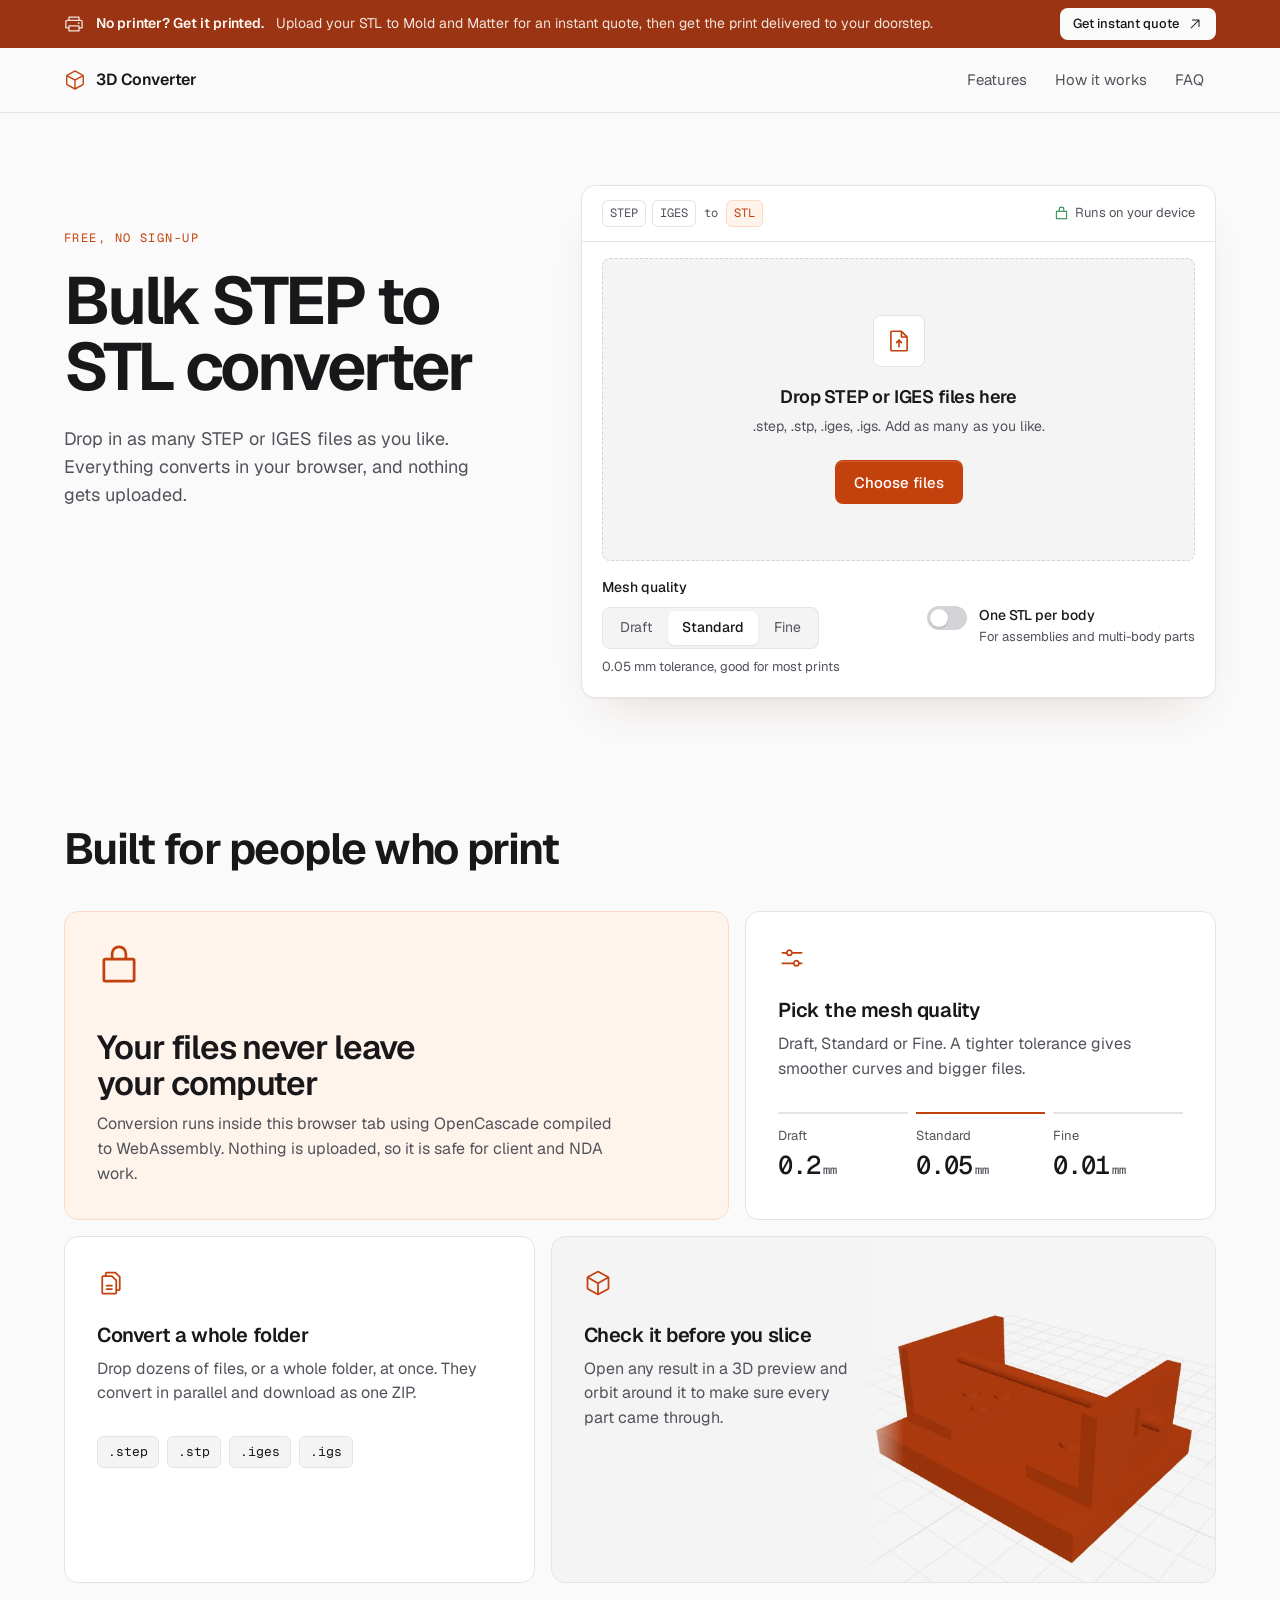
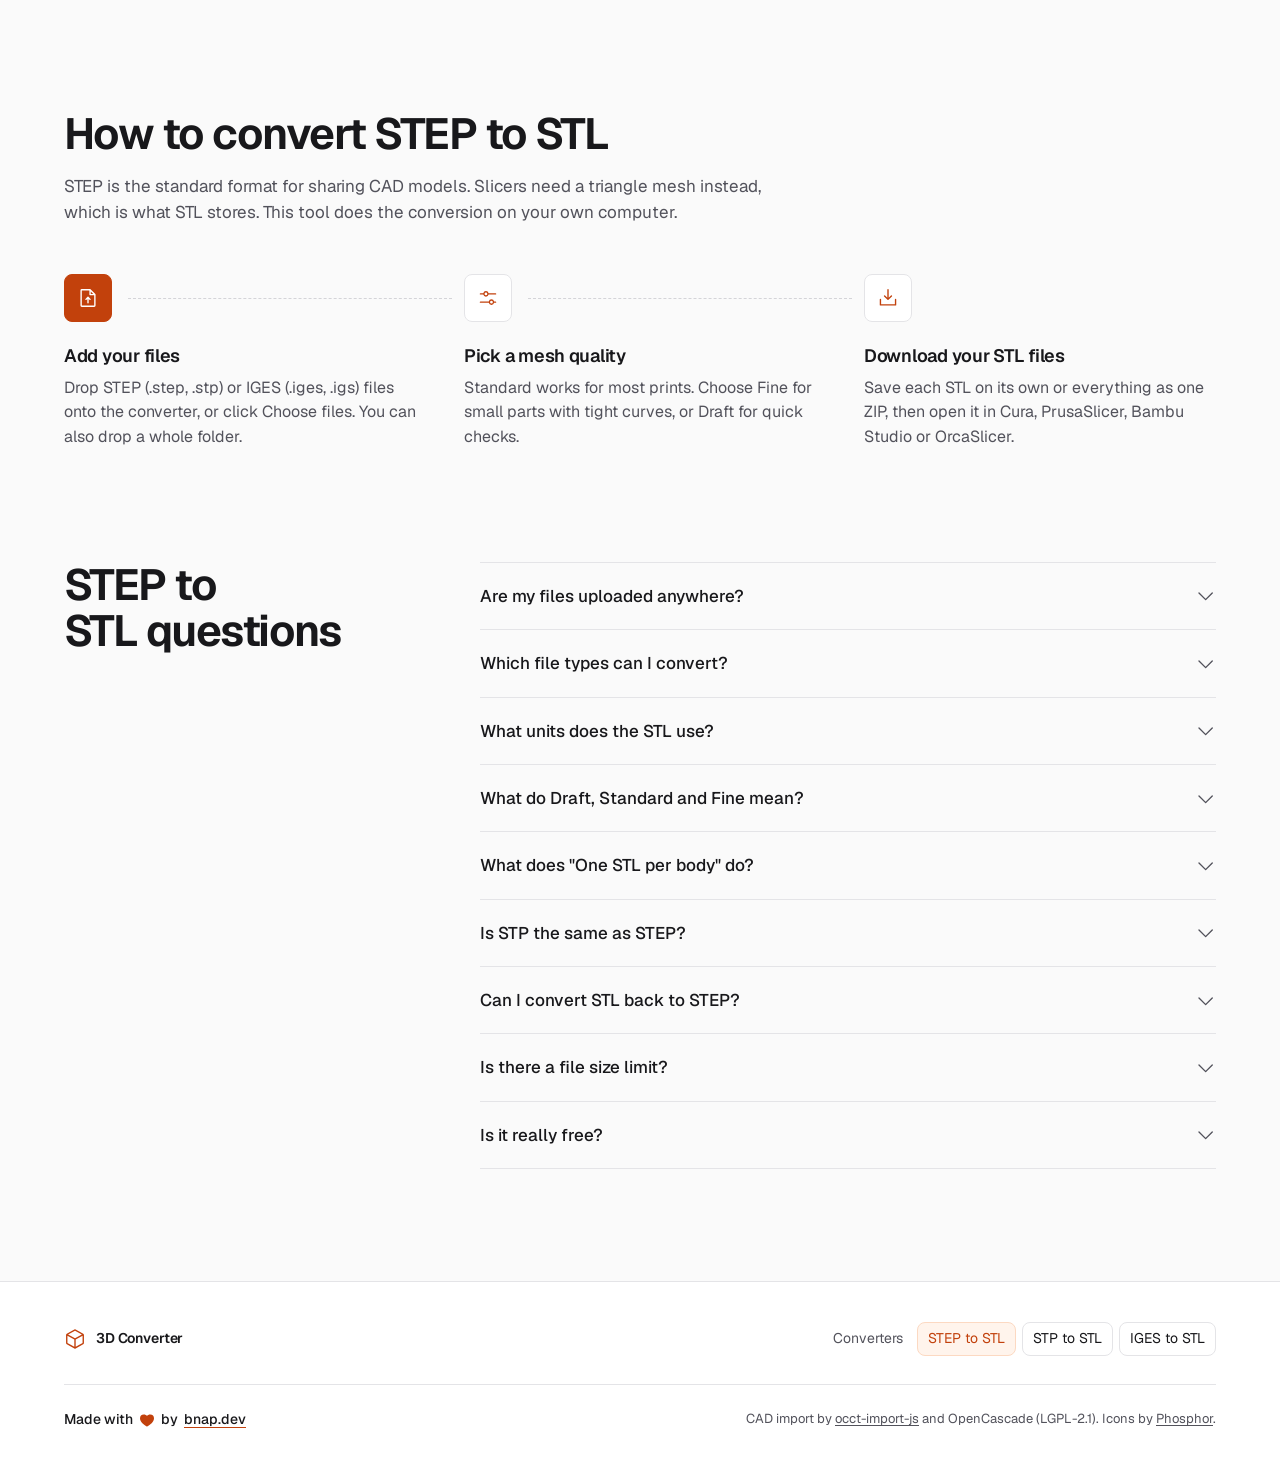
==== commit 299882d1: "Add usage events and move print offer to a top bar Send Rybbit custom events for files added, conver" ====
--- a/index.html
+++ b/index.html
@@ -180,6 +180,17 @@
 <body>
   <a class="skip" href="#converter">Skip to converter</a>
 
+  <section class="topbar" aria-labelledby="quote-title">
+    <div class="wrap topbar-inner">
+      <svg class="icon topbar-icon" aria-hidden="true"><use href="/assets/icons-v1.svg#i-printer"/></svg>
+      <h2 id="quote-title">No printer? Get it printed.</h2>
+      <p>Upload your STL to Mold and Matter for an instant quote, then get the print delivered to your doorstep.</p>
+      <a class="btn btn-inverse btn-sm" href="https://mnm3d.com/products/custom-3d-print?utm_source=3dconverter.bnap.dev&amp;utm_medium=referral&amp;utm_campaign=banner" target="_blank" rel="noopener">
+        Get instant quote<svg class="icon" aria-hidden="true"><use href="/assets/icons-v1.svg#i-arrow-up-right"/></svg>
+      </a>
+    </div>
+  </section>
+
   <header class="nav">
     <div class="wrap nav-inner">
       <a class="wordmark" href="/" aria-label="3D Converter home">
@@ -310,17 +321,6 @@
       </div>
     </section>
 
-    <section class="wrap print-band reveal" aria-labelledby="quote-title">
-      <svg class="icon print-icon" aria-hidden="true"><use href="/assets/icons-v1.svg#i-printer"/></svg>
-      <div class="print-copy">
-        <h2 id="quote-title">No printer? Get it printed.</h2>
-        <p>Upload your STL to Mold and Matter and get an instant price to have it 3D printed for you.</p>
-      </div>
-      <a class="btn btn-inverse btn-lg" href="https://mnm3d.com/products/custom-3d-print?utm_source=3dconverter.bnap.dev&amp;utm_medium=referral&amp;utm_campaign=banner" target="_blank" rel="noopener">
-        Get instant quote<svg class="icon" aria-hidden="true"><use href="/assets/icons-v1.svg#i-arrow-up-right"/></svg>
-      </a>
-    </section>
-
     <section class="wrap howto" id="how-it-works" aria-labelledby="howto-title">
       <div class="howto-head reveal">
         <h2 id="howto-title">How to convert STEP to STL</h2>
--- a/assets/styles.css
+++ b/assets/styles.css
@@ -365,20 +365,17 @@
   mask-image: linear-gradient(90deg, transparent, #000 14%);
 }
 
-/* Print band: the one filled accent block on the page */
-.print-band {
-  margin-top: 96px;
-  display: grid; grid-template-columns: auto minmax(0, 1fr) auto; gap: 28px; align-items: center;
-  padding: 40px 44px; border-radius: var(--r-container);
-  background: var(--band); color: var(--on-band);
-  max-width: 1152px;
-}
-.print-icon { width: 48px; height: 48px; opacity: .9; }
-.print-copy h2 { font-size: clamp(1.5rem, 2.4vw, 1.9rem); letter-spacing: -.03em; font-weight: 650; line-height: 1.1; }
-.print-copy p { margin-top: 6px; max-width: 56ch; opacity: .9; }
+/* Top bar: the print-service offer, above the nav */
+.topbar { background: var(--band); color: var(--on-band); }
+.topbar-inner { display: flex; align-items: center; gap: 12px; min-height: 48px; padding-block: 6px; font-size: 14px; }
+.topbar-icon { width: 20px; height: 20px; opacity: .9; }
+.topbar h2 { font-size: 14px; font-weight: 600; letter-spacing: -.005em; white-space: nowrap; }
+.topbar p { opacity: .9; overflow: hidden; text-overflow: ellipsis; white-space: nowrap; min-width: 0; }
+.topbar .btn { margin-left: auto; height: 32px; padding: 0 12px; font-size: 13px; }
+.topbar .btn .icon { width: 16px; height: 16px; }
 
 /* How-to: a flow of three steps joined by a connector, no cards */
-.howto { padding-top: 112px; }
+.howto { padding-top: 128px; }
 .howto-head { max-width: 65ch; }
 .howto-intro { margin-top: 16px; color: var(--muted); font-size: 17px; text-wrap: pretty; }
 .howto-list {
@@ -507,8 +504,7 @@
   .cell-preview { grid-template-columns: 1fr; padding: 0; }
   .cell-preview-copy { padding: 24px 24px 0; }
   .cell-render img { aspect-ratio: 4 / 3; height: auto; -webkit-mask-image: linear-gradient(180deg, transparent, #000 18%); mask-image: linear-gradient(180deg, transparent, #000 18%); }
-  .print-band { grid-template-columns: 1fr; padding: 28px 24px; gap: 16px; margin-top: 64px; margin-inline: 16px; width: auto; }
-  .print-band .btn { justify-self: start; }
+  .topbar p, .topbar-icon { display: none; }
   .howto, .faq { padding-top: 80px; }
   .faq { padding-bottom: 80px; }
   .howto-list { grid-template-columns: 1fr; gap: 32px; margin-top: 32px; }
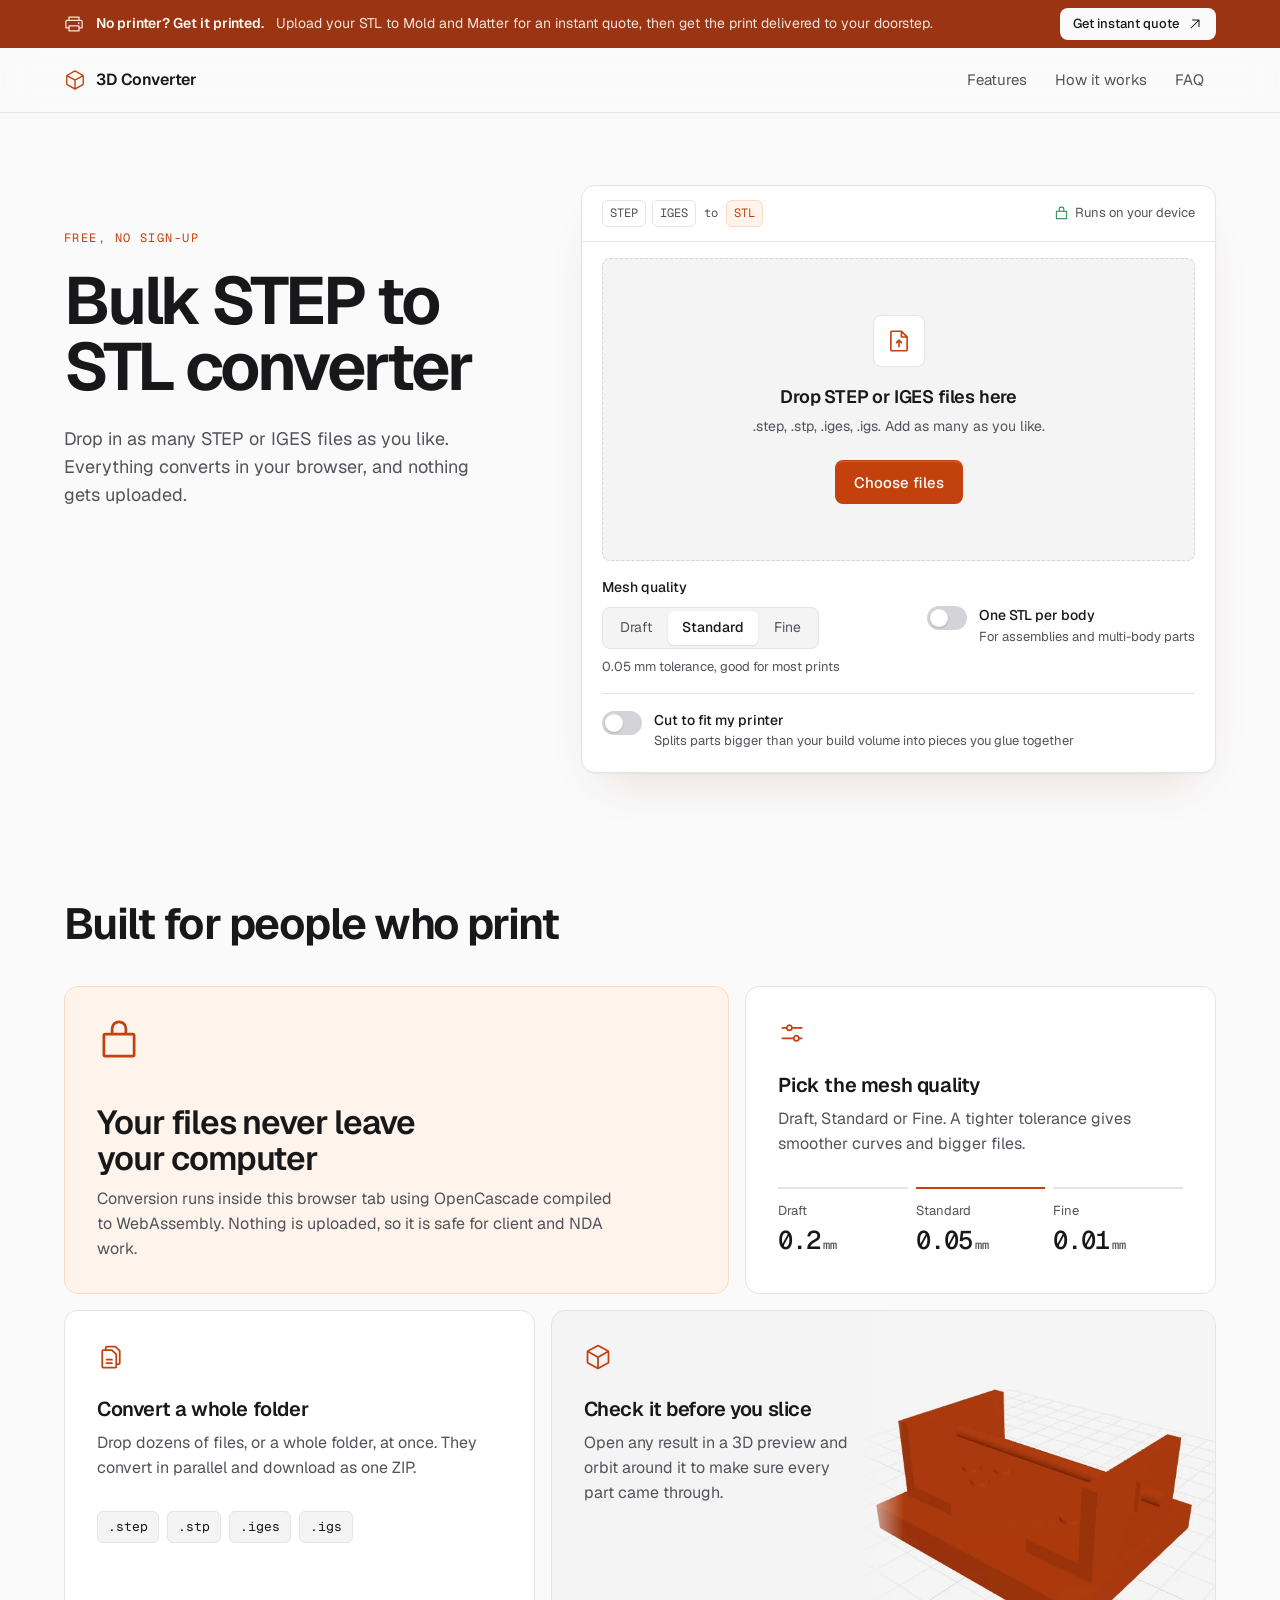
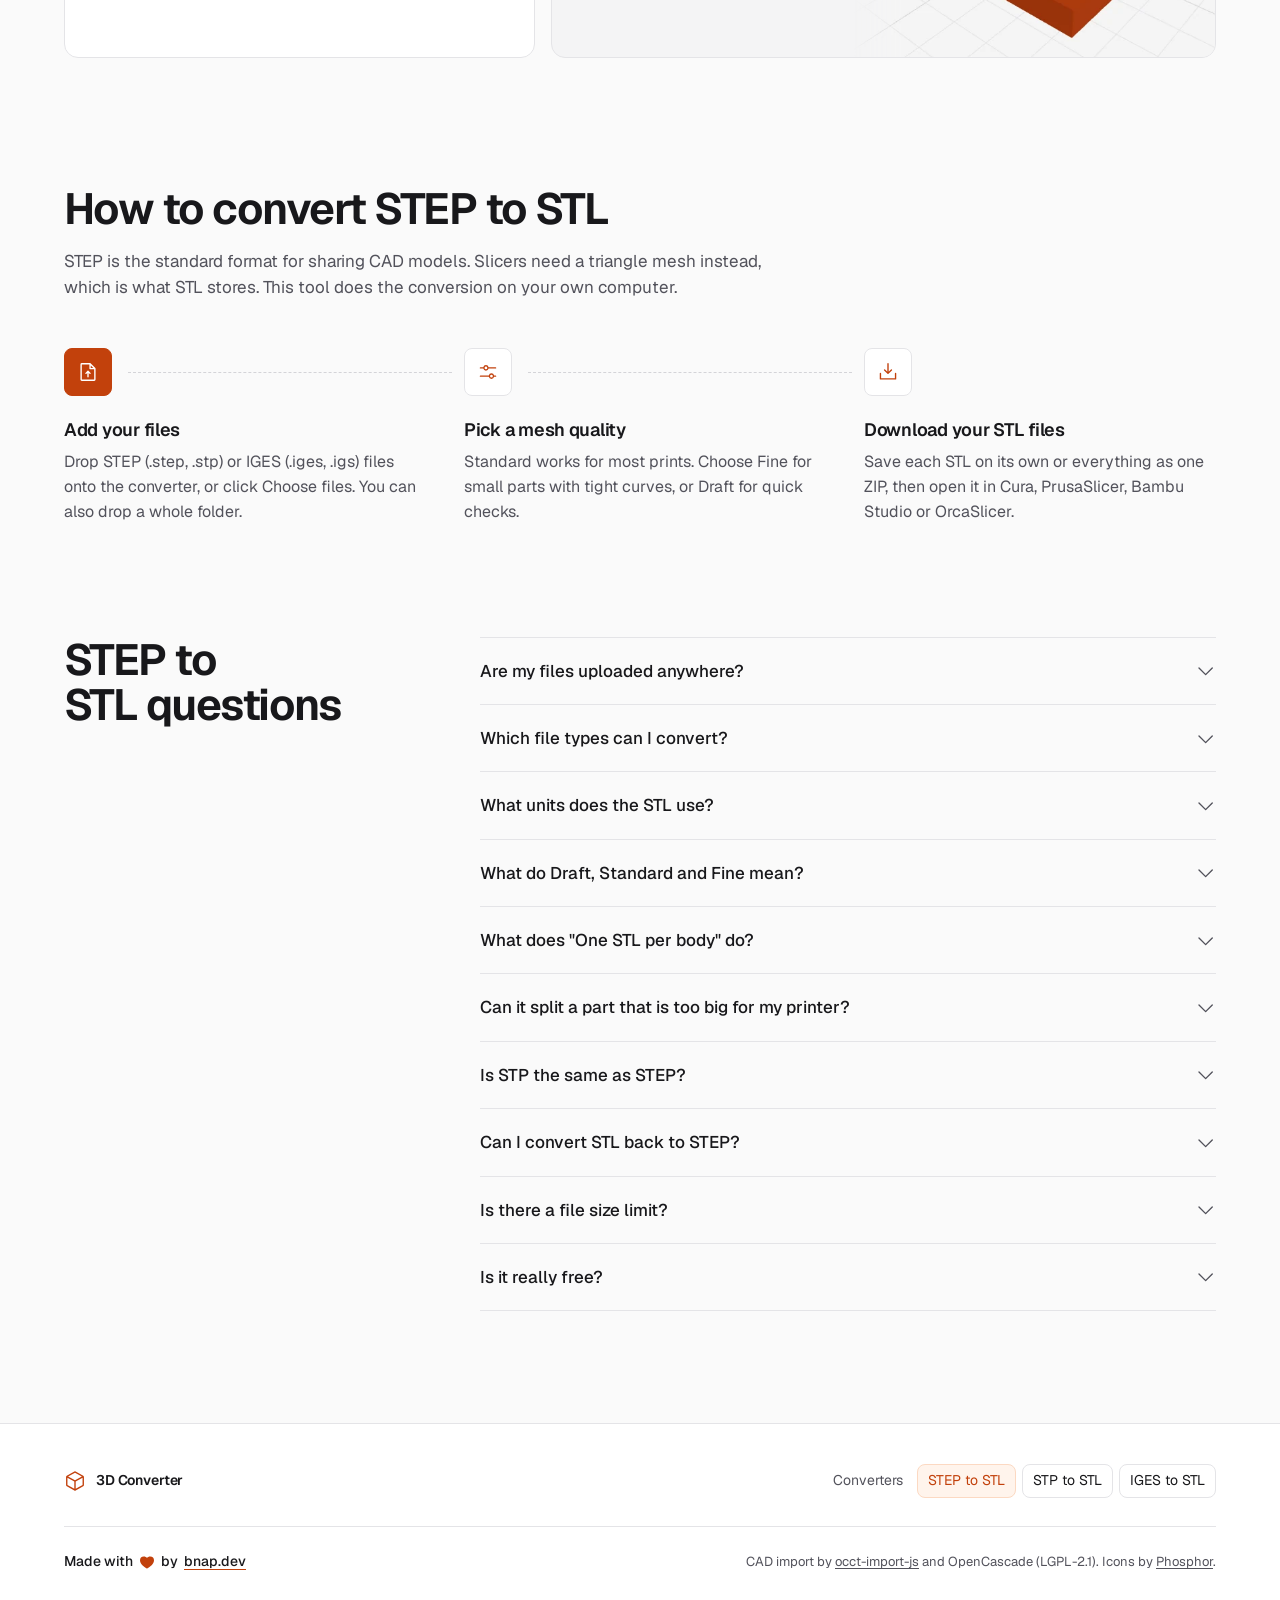
==== commit 3e1055c4: "Add cut-to-fit: split oversized parts into printable pieces with pin holes A new "Cut to fit my prin" ====
--- a/index.html
+++ b/index.html
@@ -141,6 +141,14 @@
         },
         {
           "@type": "Question",
+          "name": "Can it split a part that is too big for my printer?",
+          "acceptedAnswer": {
+            "@type": "Answer",
+            "text": "Yes. Turn on \"Cut to fit my printer\" and pick your printer or type its build volume. Parts that do not fit are cut into an even grid of pieces, each with closed cut faces, and every cut gets matching holes for alignment pins: glue in short lengths of 1.75 mm filament, or print the pins that come as their own STL."
+          }
+        },
+        {
+          "@type": "Question",
           "name": "Is STP the same as STEP?",
           "acceptedAnswer": {
             "@type": "Answer",
@@ -250,6 +258,37 @@
           </label>
         </div>
 
+        <div class="fit">
+          <label class="switch switch-inline">
+            <input type="checkbox" id="fit-bed" role="switch" aria-controls="fit-options">
+            <span class="switch-track" aria-hidden="true"></span>
+            <span class="switch-text">Cut to fit my printer<small>Splits parts bigger than your build volume into pieces you glue together</small></span>
+          </label>
+          <div class="fit-options" id="fit-options" hidden>
+            <label class="field">
+              <span>Printer</span>
+              <select id="printer"></select>
+            </label>
+            <fieldset class="field">
+              <legend>Build volume (mm)</legend>
+              <div class="bed-inputs">
+                <label><span>X</span><input type="number" id="bed-x" min="20" max="5000" step="1" inputmode="numeric"></label>
+                <label><span>Y</span><input type="number" id="bed-y" min="20" max="5000" step="1" inputmode="numeric"></label>
+                <label><span>Z</span><input type="number" id="bed-z" min="20" max="5000" step="1" inputmode="numeric"></label>
+              </div>
+            </fieldset>
+            <label class="field">
+              <span>Alignment pins</span>
+              <select id="pins">
+                <option value="filament">Holes for 1.75 mm filament</option>
+                <option value="printed">Holes plus printable pins</option>
+                <option value="none">No pins, flat cuts</option>
+              </select>
+            </label>
+            <p class="hint fit-hint" id="fit-hint"></p>
+          </div>
+        </div>
+
         <div class="reapply" id="reapply" hidden>
           <span>Settings changed.</span>
           <button type="button" class="btn btn-ghost btn-sm" id="reapply-btn">Convert again</button>
@@ -274,10 +313,16 @@
           </div>
         </div>
 
-        <p class="ready-to-print" id="ready-to-print" hidden>
-          Ready to print?
-          <a href="https://mnm3d.com/products/custom-3d-print?utm_source=3dconverter.bnap.dev&amp;utm_medium=referral&amp;utm_campaign=converter" target="_blank" rel="noopener">Get instant quote<svg class="icon" aria-hidden="true"><use href="/assets/icons-v1.svg#i-arrow-up-right"/></svg></a>
-        </p>
+        <div class="after-convert">
+          <p class="ready-to-print" id="ready-to-print" hidden>
+            Ready to print?
+            <a href="https://mnm3d.com/products/custom-3d-print?utm_source=3dconverter.bnap.dev&amp;utm_medium=referral&amp;utm_campaign=converter" target="_blank" rel="noopener">Get instant quote<svg class="icon" aria-hidden="true"><use href="/assets/icons-v1.svg#i-arrow-up-right"/></svg></a>
+          </p>
+          <p class="star-cta" id="star-cta" hidden>
+            Saved you some time?
+            <a href="https://github.com/bnap00/3d-converter" target="_blank" rel="noopener" data-rybbit-event="github_star_click">Star it on GitHub<svg class="icon" aria-hidden="true"><use href="/assets/icons-v1.svg#i-arrow-up-right"/></svg></a>
+          </p>
+        </div>
       </div>
     </section>
 
@@ -369,6 +414,10 @@
           <p>By default an assembly becomes a single STL. Turn this on to get a separate STL for each body, grouped in a folder named after the source file.</p>
         </details>
         <details>
+          <summary>Can it split a part that is too big for my printer?<svg class="icon" aria-hidden="true"><use href="/assets/icons-v1.svg#i-caret-down"/></svg></summary>
+          <p>Yes. Turn on "Cut to fit my printer" and pick your printer or type its build volume. Parts that do not fit are cut into an even grid of pieces, each with closed cut faces, and every cut gets matching holes for alignment pins: glue in short lengths of 1.75 mm filament, or print the pins that come as their own STL.</p>
+        </details>
+        <details>
           <summary>Is STP the same as STEP?<svg class="icon" aria-hidden="true"><use href="/assets/icons-v1.svg#i-caret-down"/></svg></summary>
           <p>Yes. .stp and .step are two file extensions for the same format (ISO 10303, often called STEP AP203, AP214 or AP242). Both work here, and there is a page just for <a href="/stp-to-stl">STP to STL</a>.</p>
         </details>
--- a/assets/styles.css
+++ b/assets/styles.css
@@ -260,6 +260,23 @@
 .switch-text { font-size: 14px; font-weight: 500; display: grid; }
 .switch-text small { font-weight: 400; color: var(--muted); font-size: 13px; }
 
+/* Cut to fit: printer, build volume and pin options, shown once the switch is on */
+.fit { display: grid; gap: 14px; padding-top: 16px; border-top: 1px solid var(--border); }
+.switch-inline { padding-top: 0; }
+.fit-options { display: grid; grid-template-columns: 1fr 1fr; gap: 14px 20px; align-items: start; animation: row-in .3s var(--ease) both; }
+.field { display: grid; gap: 6px; border: 0; margin: 0; padding: 0; min-width: 0; font-size: 14px; font-weight: 500; }
+.field legend { padding: 0; margin-bottom: 6px; }
+.field select, .field input {
+  font: inherit; font-weight: 400; color: var(--text); background: var(--surface);
+  border: 1px solid var(--border-strong); border-radius: var(--r-control); height: 36px; padding: 0 10px; min-width: 0; width: 100%;
+}
+.field select { cursor: pointer; }
+.field input { font-family: var(--mono); font-size: 13px; }
+.field select:focus-visible, .field input:focus-visible { outline: 2px solid var(--accent); outline-offset: 1px; }
+.bed-inputs { display: grid; grid-template-columns: repeat(3, 1fr); gap: 8px; }
+.bed-inputs label { display: grid; grid-template-columns: auto 1fr; align-items: center; gap: 6px; color: var(--muted); font-family: var(--mono); font-size: 12px; }
+.fit-hint { grid-column: 1 / -1; margin-top: 0; }
+
 .reapply {
   display: flex; align-items: center; justify-content: space-between; gap: 12px;
   font-size: 14px; padding: 10px 12px; border-radius: var(--r-control); background: var(--surface-2);
@@ -308,10 +325,13 @@
 .queue-summary strong { color: var(--text); font-weight: 600; }
 .queue-actions { display: flex; gap: 8px; }
 
-.ready-to-print { font-size: 14px; color: var(--muted); }
-.ready-to-print a { color: var(--accent); font-weight: 500; text-decoration: none; display: inline-flex; align-items: center; gap: 2px; }
-.ready-to-print a:hover { text-decoration: underline; text-underline-offset: 3px; }
-.ready-to-print .icon { width: 15px; height: 15px; }
+/* Shown once something has converted: print offer on the left, GitHub star on the right */
+.after-convert { display: flex; flex-wrap: wrap; justify-content: space-between; gap: 8px 20px; }
+.after-convert:not(:has(> :not([hidden]))) { display: none; }
+.ready-to-print, .star-cta { font-size: 14px; color: var(--muted); animation: row-in .35s var(--ease) both; }
+.ready-to-print a, .star-cta a { color: var(--accent); font-weight: 500; text-decoration: none; display: inline-flex; align-items: center; gap: 2px; }
+.ready-to-print a:hover, .star-cta a:hover { text-decoration: underline; text-underline-offset: 3px; }
+.ready-to-print .icon, .star-cta .icon { width: 15px; height: 15px; }
 
 /* Section headings share one scale */
 .features h2, .howto h2, .faq h2 {
@@ -498,6 +518,7 @@
   .dropzone { padding: 40px 16px; }
   .settings { grid-template-columns: 1fr; gap: 16px; }
   .switch { padding-top: 0; }
+  .fit-options { grid-template-columns: 1fr; }
   .bento { margin-top: 28px; gap: 12px; }
   .cell { padding: 24px; min-height: 0; }
   .cell-private .cell-icon { padding-bottom: 20px; }
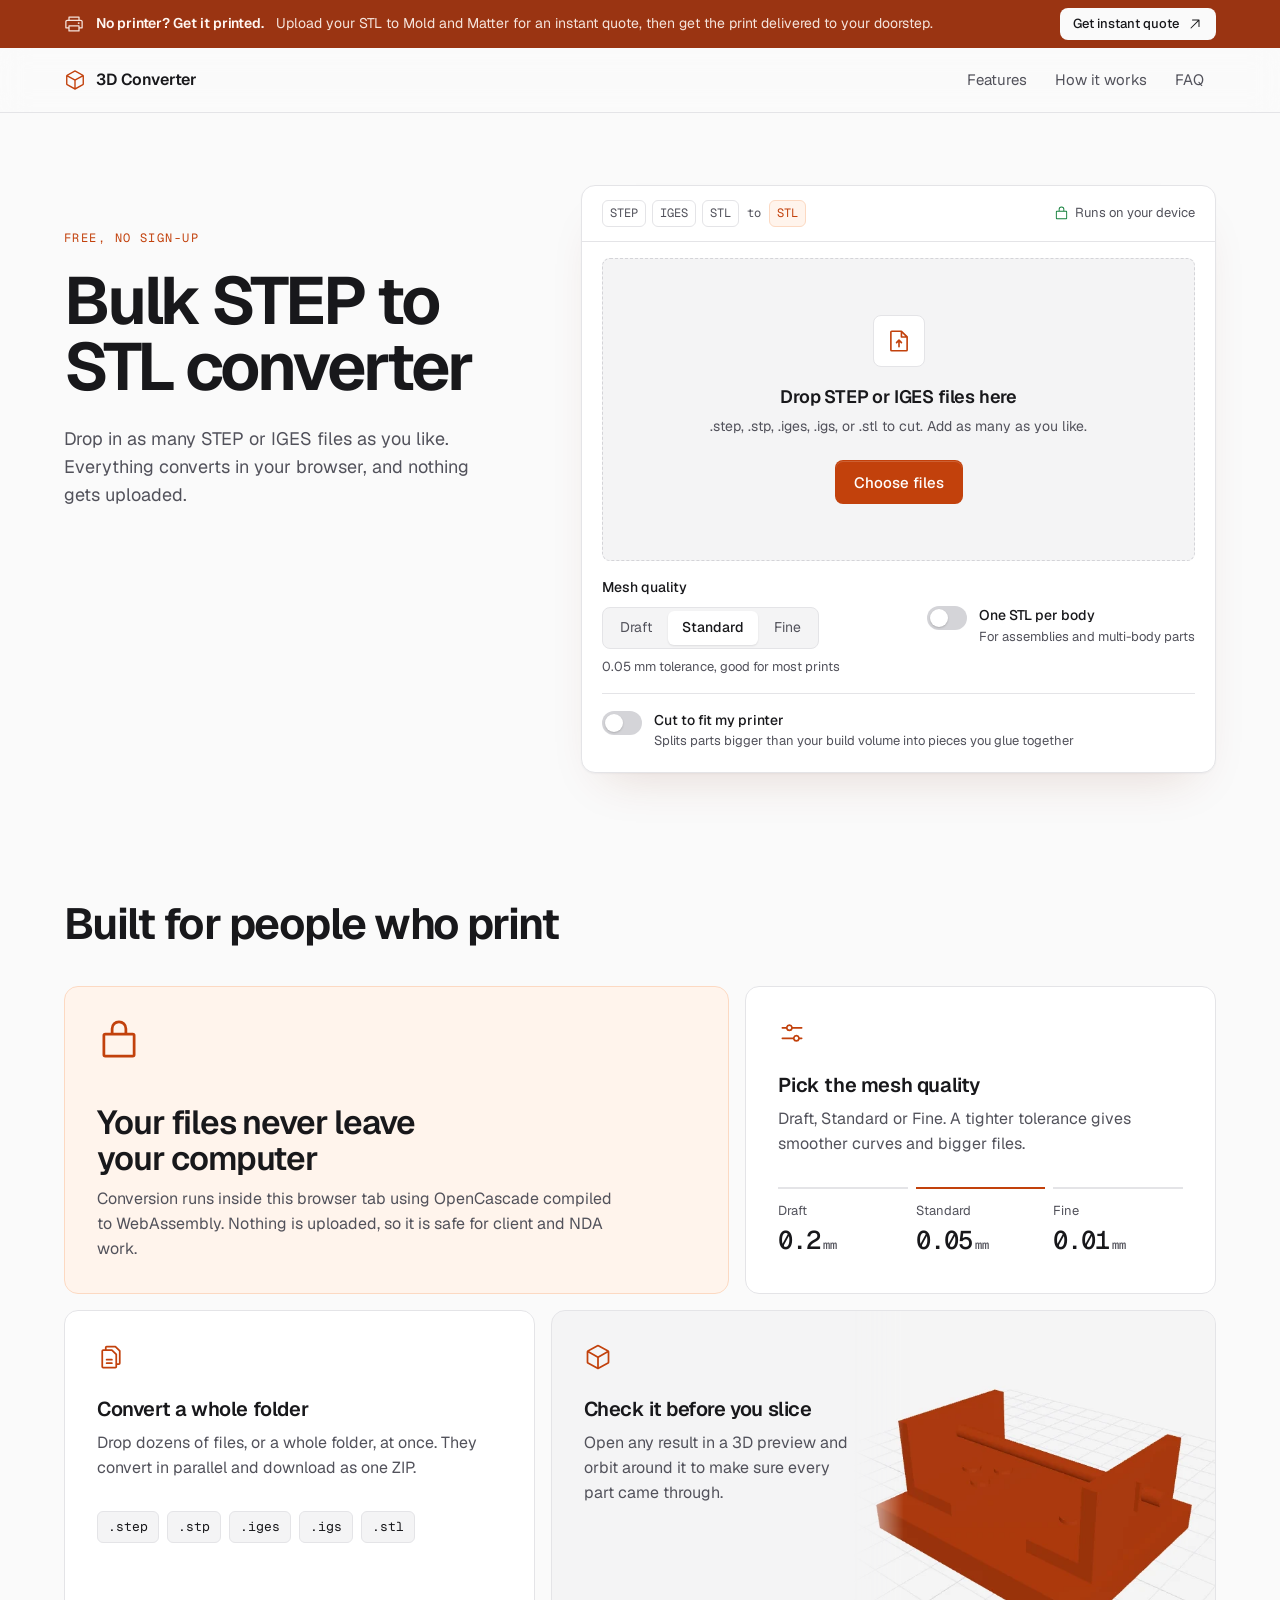
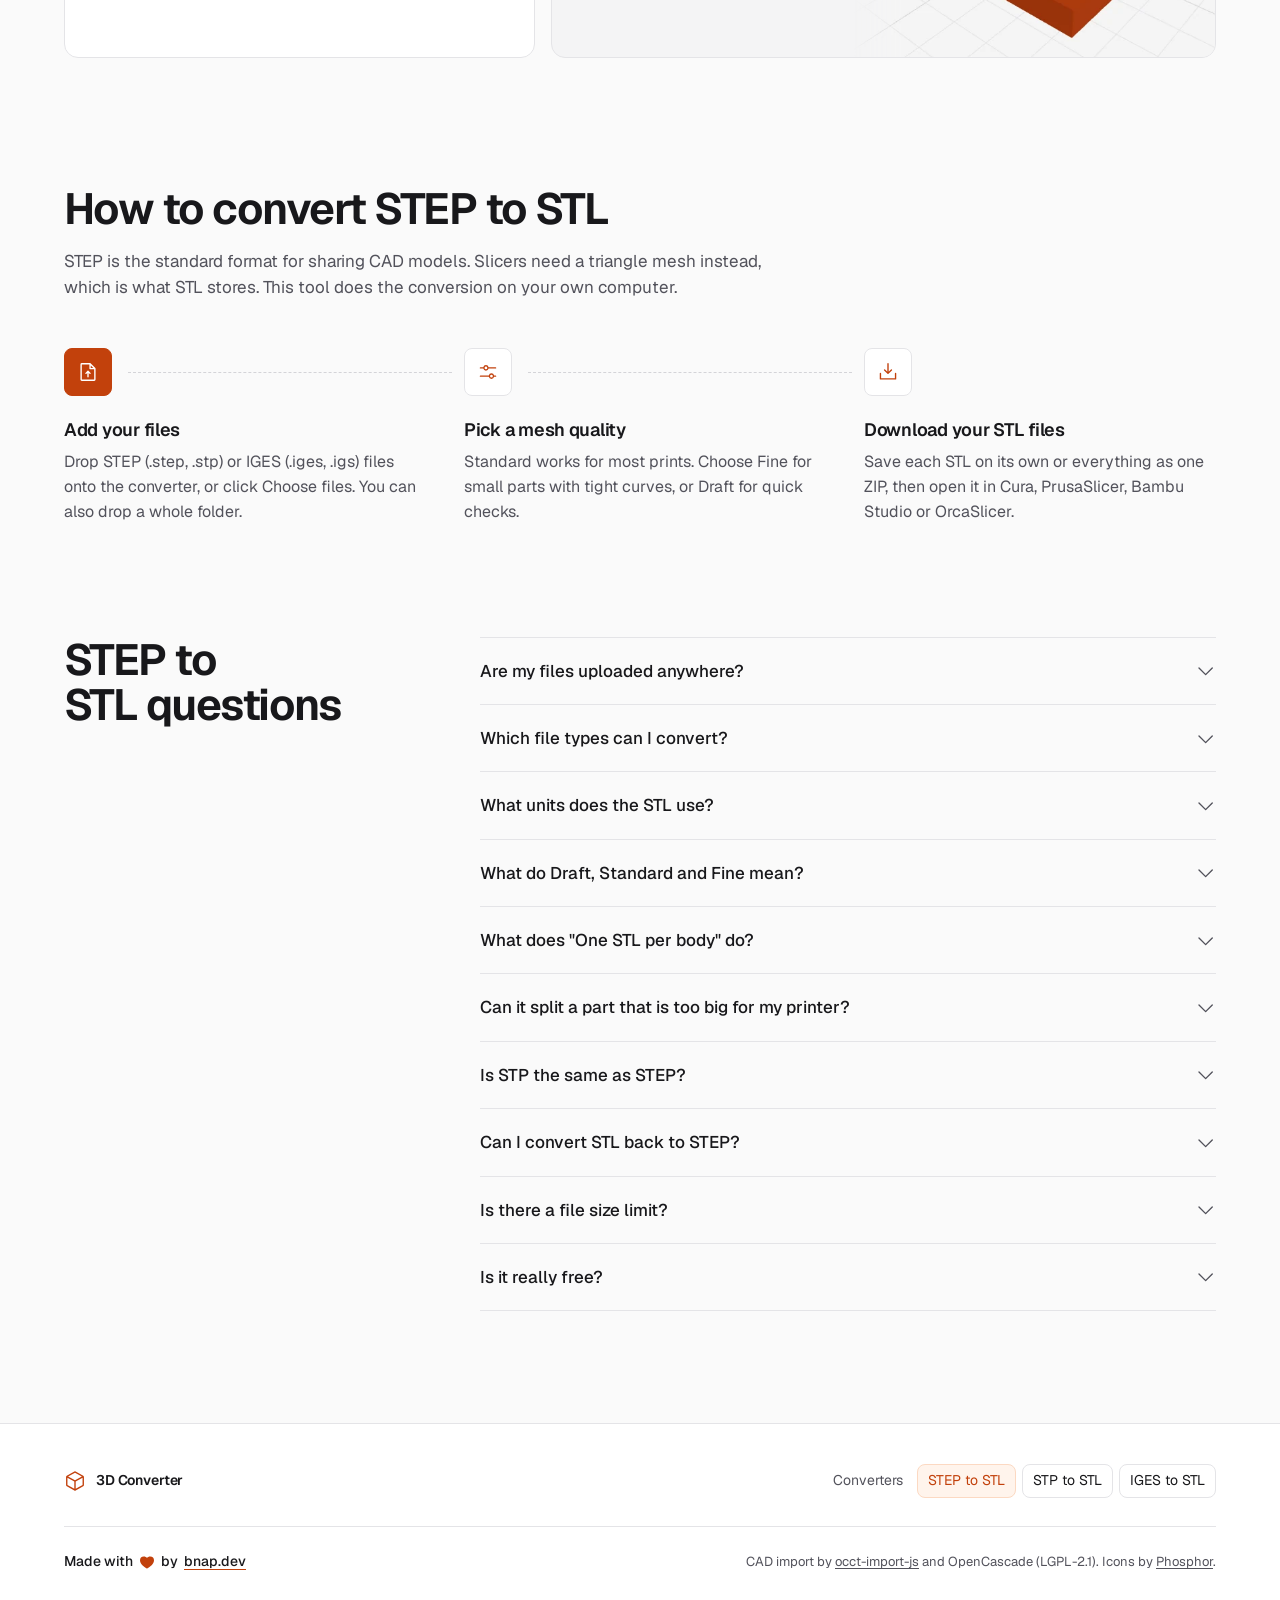
==== commit 1862f631: "Accept STL files so existing meshes can be cut to fit a printer Binary and ASCII STL are read direct" ====
--- a/index.html
+++ b/index.html
@@ -144,7 +144,7 @@
           "name": "Can it split a part that is too big for my printer?",
           "acceptedAnswer": {
             "@type": "Answer",
-            "text": "Yes. Turn on \"Cut to fit my printer\" and pick your printer or type its build volume. Parts that do not fit are cut into an even grid of pieces, each with closed cut faces, and every cut gets matching holes for alignment pins: glue in short lengths of 1.75 mm filament, or print the pins that come as their own STL."
+            "text": "Yes. Turn on \"Cut to fit my printer\" and pick your printer or type its build volume. It works on STEP, IGES and STL files, so you can also cut an STL you already have. Parts that do not fit are cut into an even grid of pieces, each with closed cut faces, and every cut gets matching holes for alignment pins: glue in short lengths of 1.75 mm filament, or print the pins that come as their own STL."
           }
         },
         {
@@ -223,7 +223,7 @@
 
       <div class="converter" id="converter" data-has-items="false">
         <div class="converter-head">
-          <p class="io"><span>STEP</span><span>IGES</span><span class="io-to">to</span><span class="io-out">STL</span></p>
+          <p class="io"><span>STEP</span><span>IGES</span><span>STL</span><span class="io-to">to</span><span class="io-out">STL</span></p>
           <p class="local">
             <svg class="icon" aria-hidden="true"><use href="/assets/icons-v1.svg#i-lock-simple"/></svg>Runs on your device
           </p>
@@ -232,9 +232,9 @@
         <label class="dropzone" id="dropzone" for="file-input">
           <svg class="icon dz-icon" aria-hidden="true"><use href="/assets/icons-v1.svg#i-file-arrow-up"/></svg>
           <span class="dz-title">Drop STEP or IGES files here</span>
-          <span class="dz-help">.step, .stp, .iges, .igs. Add as many as you like.</span>
+          <span class="dz-help">.step, .stp, .iges, .igs, or .stl to cut. Add as many as you like.</span>
           <span class="btn btn-primary dz-button">Choose files</span>
-          <input id="file-input" type="file" multiple accept=".step,.stp,.iges,.igs" class="visually-hidden">
+          <input id="file-input" type="file" multiple accept=".step,.stp,.iges,.igs,.stl" class="visually-hidden">
         </label>
 
         <noscript><p class="notice">The converter needs JavaScript. Please enable it to convert files.</p></noscript>
@@ -349,7 +349,7 @@
           <h3>Convert a whole folder</h3>
           <p>Drop dozens of files, or a whole folder, at once. They convert in parallel and download as one ZIP.</p>
           <ul class="exts" aria-label="Supported file extensions">
-            <li>.step</li><li>.stp</li><li>.iges</li><li>.igs</li>
+            <li>.step</li><li>.stp</li><li>.iges</li><li>.igs</li><li>.stl</li>
           </ul>
         </article>
         <article class="cell cell-preview reveal">
@@ -415,7 +415,7 @@
         </details>
         <details>
           <summary>Can it split a part that is too big for my printer?<svg class="icon" aria-hidden="true"><use href="/assets/icons-v1.svg#i-caret-down"/></svg></summary>
-          <p>Yes. Turn on "Cut to fit my printer" and pick your printer or type its build volume. Parts that do not fit are cut into an even grid of pieces, each with closed cut faces, and every cut gets matching holes for alignment pins: glue in short lengths of 1.75 mm filament, or print the pins that come as their own STL.</p>
+          <p>Yes. Turn on "Cut to fit my printer" and pick your printer or type its build volume. It works on STEP, IGES and STL files, so you can also cut an STL you already have. Parts that do not fit are cut into an even grid of pieces, each with closed cut faces, and every cut gets matching holes for alignment pins: glue in short lengths of 1.75 mm filament, or print the pins that come as their own STL.</p>
         </details>
         <details>
           <summary>Is STP the same as STEP?<svg class="icon" aria-hidden="true"><use href="/assets/icons-v1.svg#i-caret-down"/></svg></summary>
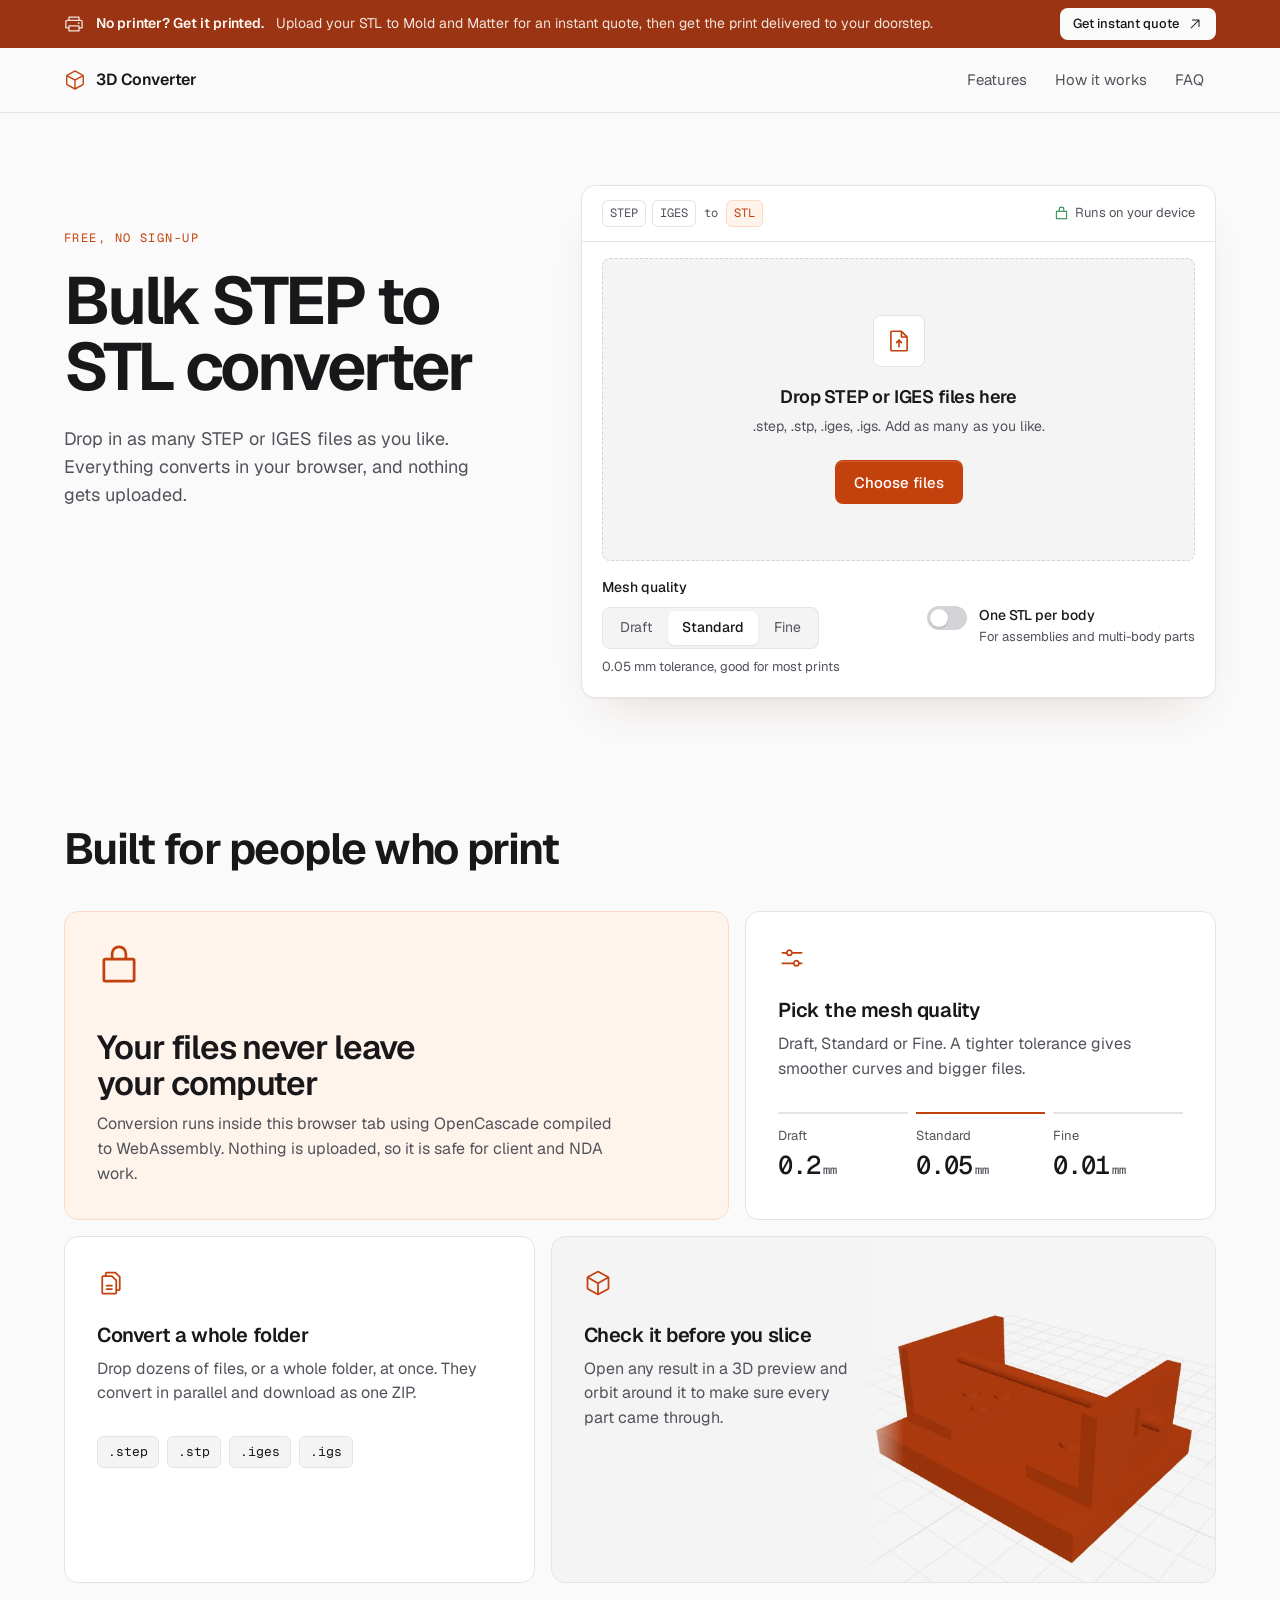
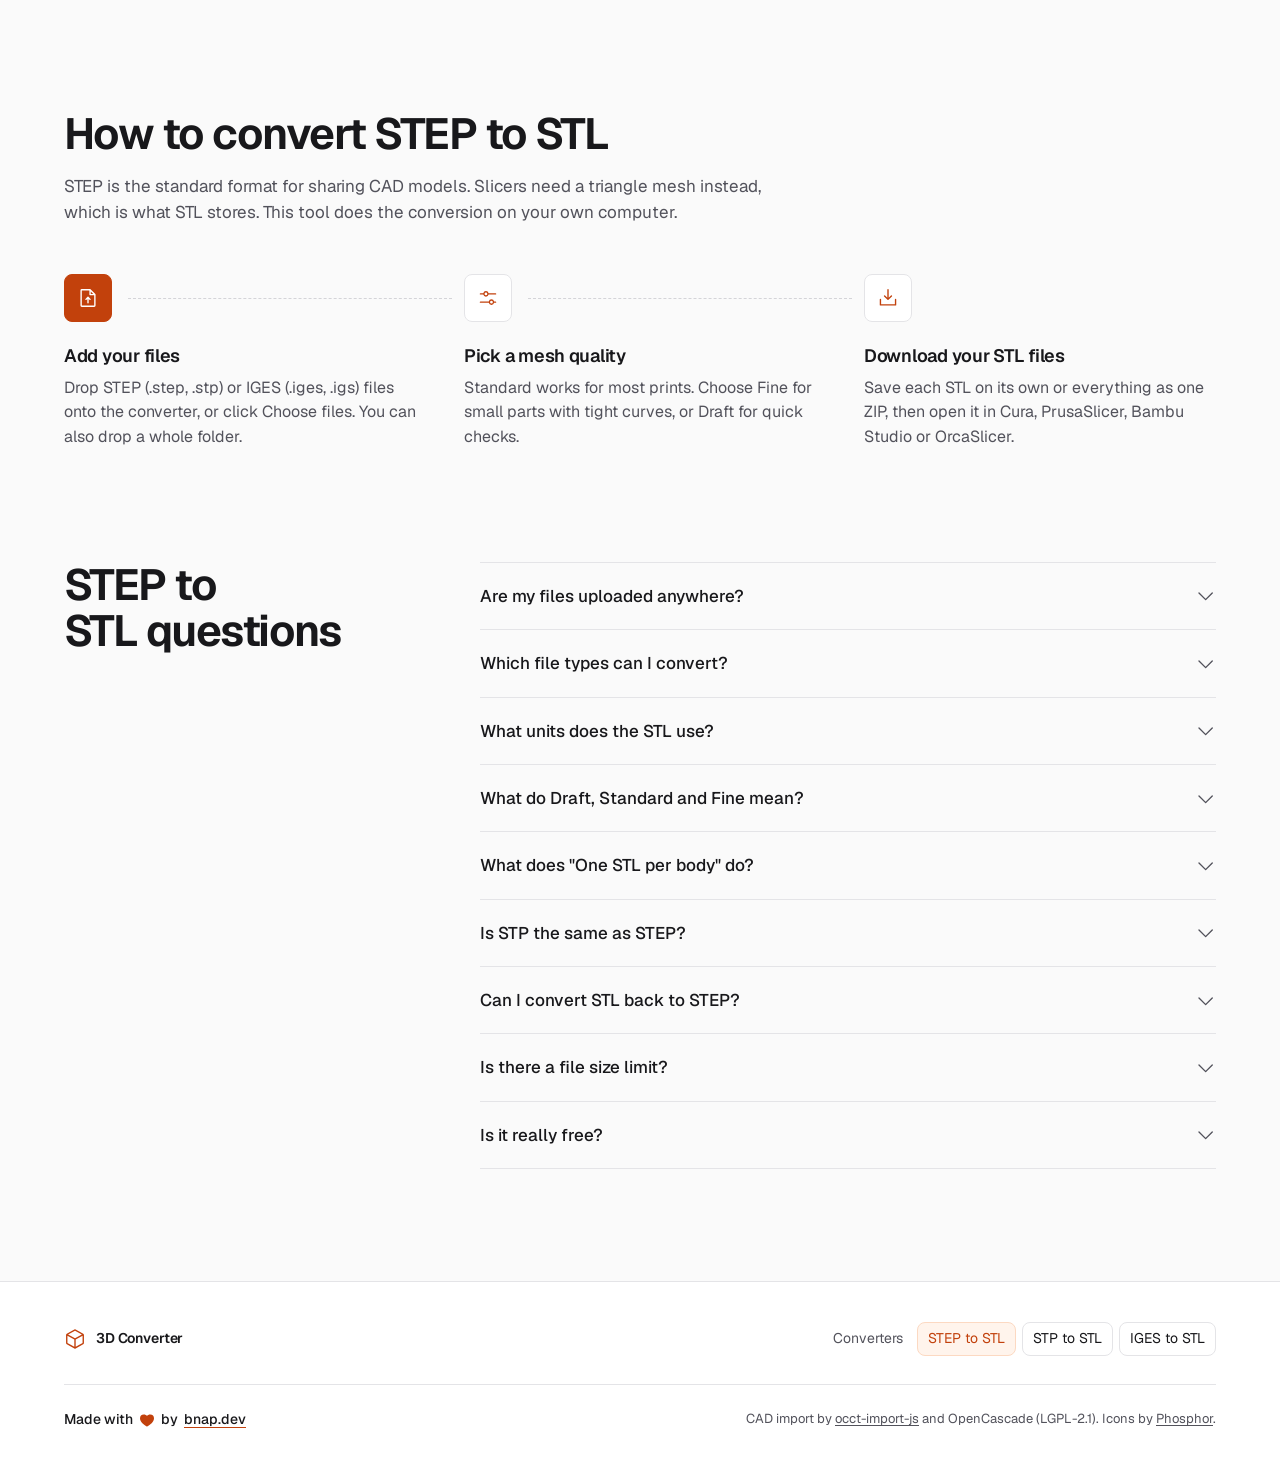
==== commit 996f56c5: "Use the live domain, 3d-converter.bnap.dev The site is served at 3d-converter.bnap.dev; 3dconverter." ====
--- a/index.html
+++ b/index.html
@@ -8,7 +8,7 @@
   <title>STEP to STL Converter: Free, Bulk, No Upload | 3D Converter</title>
   <meta name="description" content="Convert STEP and IGES files to STL for 3D printing, in bulk and for free. Everything runs in your browser, so your CAD files are never uploaded.">
   <meta name="robots" content="index, follow, max-image-preview:large">
-  <link rel="canonical" href="https://3dconverter.bnap.dev/">
+  <link rel="canonical" href="https://3d-converter.bnap.dev/">
   <meta name="theme-color" content="#fafafa" media="(prefers-color-scheme: light)">
   <meta name="theme-color" content="#0c0c0e" media="(prefers-color-scheme: dark)">
   <meta name="color-scheme" content="light dark">
@@ -17,10 +17,10 @@
   <meta property="og:type" content="website">
   <meta property="og:site_name" content="3D Converter">
   <meta property="og:locale" content="en_US">
-  <meta property="og:url" content="https://3dconverter.bnap.dev/">
+  <meta property="og:url" content="https://3d-converter.bnap.dev/">
   <meta property="og:title" content="Free Bulk STEP to STL Converter">
   <meta property="og:description" content="Convert STEP and IGES files to STL in your browser. Bulk, free, and nothing gets uploaded.">
-  <meta property="og:image" content="https://3dconverter.bnap.dev/og-image.png">
+  <meta property="og:image" content="https://3d-converter.bnap.dev/og-image.png">
   <meta property="og:image:type" content="image/png">
   <meta property="og:image:width" content="1200">
   <meta property="og:image:height" content="630">
@@ -28,7 +28,7 @@
   <meta name="twitter:card" content="summary_large_image">
   <meta name="twitter:title" content="Free Bulk STEP to STL Converter">
   <meta name="twitter:description" content="Convert STEP and IGES files to STL in your browser. Bulk, free, and nothing gets uploaded.">
-  <meta name="twitter:image" content="https://3dconverter.bnap.dev/og-image.png">
+  <meta name="twitter:image" content="https://3d-converter.bnap.dev/og-image.png">
   <meta name="twitter:image:alt" content="3D Converter: bulk STEP to STL converter, with a converted CAD assembly shown in 3D">
 
   <link rel="icon" href="/favicon.ico" sizes="48x48">
@@ -50,8 +50,8 @@
   "@graph": [
     {
       "@type": "WebSite",
-      "@id": "https://3dconverter.bnap.dev/#website",
-      "url": "https://3dconverter.bnap.dev/",
+      "@id": "https://3d-converter.bnap.dev/#website",
+      "url": "https://3d-converter.bnap.dev/",
       "name": "3D Converter",
       "inLanguage": "en",
       "publisher": {
@@ -66,15 +66,15 @@
     },
     {
       "@type": "WebApplication",
-      "@id": "https://3dconverter.bnap.dev/#app",
+      "@id": "https://3d-converter.bnap.dev/#app",
       "name": "3D Converter: STEP to STL",
-      "url": "https://3dconverter.bnap.dev/",
+      "url": "https://3d-converter.bnap.dev/",
       "applicationCategory": "DesignApplication",
       "operatingSystem": "Any",
       "browserRequirements": "Requires JavaScript and WebAssembly",
       "description": "Convert STEP and IGES files to STL for 3D printing, in bulk and for free. Everything runs in your browser, so your CAD files are never uploaded.",
-      "image": "https://3dconverter.bnap.dev/og-image.png",
-      "screenshot": "https://3dconverter.bnap.dev/og-image.png",
+      "image": "https://3d-converter.bnap.dev/og-image.png",
+      "screenshot": "https://3d-converter.bnap.dev/og-image.png",
       "isAccessibleForFree": true,
       "inLanguage": "en",
       "featureList": [
@@ -97,7 +97,7 @@
     },
     {
       "@type": "FAQPage",
-      "@id": "https://3dconverter.bnap.dev/#faq",
+      "@id": "https://3d-converter.bnap.dev/#faq",
       "mainEntity": [
         {
           "@type": "Question",
@@ -137,14 +137,6 @@
           "acceptedAnswer": {
             "@type": "Answer",
             "text": "By default an assembly becomes a single STL. Turn this on to get a separate STL for each body, grouped in a folder named after the source file."
-          }
-        },
-        {
-          "@type": "Question",
-          "name": "Can it split a part that is too big for my printer?",
-          "acceptedAnswer": {
-            "@type": "Answer",
-            "text": "Yes. Turn on \"Cut to fit my printer\" and pick your printer or type its build volume. It works on STEP, IGES and STL files, so you can also cut an STL you already have. Parts that do not fit are cut into an even grid of pieces, each with closed cut faces, and every cut gets matching holes for alignment pins: glue in short lengths of 1.75 mm filament, or print the pins that come as their own STL."
           }
         },
         {
@@ -193,7 +185,7 @@
       <svg class="icon topbar-icon" aria-hidden="true"><use href="/assets/icons-v1.svg#i-printer"/></svg>
       <h2 id="quote-title">No printer? Get it printed.</h2>
       <p>Upload your STL to Mold and Matter for an instant quote, then get the print delivered to your doorstep.</p>
-      <a class="btn btn-inverse btn-sm" href="https://mnm3d.com/products/custom-3d-print?utm_source=3dconverter.bnap.dev&amp;utm_medium=referral&amp;utm_campaign=banner" target="_blank" rel="noopener">
+      <a class="btn btn-inverse btn-sm" href="https://mnm3d.com/products/custom-3d-print?utm_source=3d-converter.bnap.dev&amp;utm_medium=referral&amp;utm_campaign=banner" target="_blank" rel="noopener">
         Get instant quote<svg class="icon" aria-hidden="true"><use href="/assets/icons-v1.svg#i-arrow-up-right"/></svg>
       </a>
     </div>
@@ -223,7 +215,7 @@
 
       <div class="converter" id="converter" data-has-items="false">
         <div class="converter-head">
-          <p class="io"><span>STEP</span><span>IGES</span><span>STL</span><span class="io-to">to</span><span class="io-out">STL</span></p>
+          <p class="io"><span>STEP</span><span>IGES</span><span class="io-to">to</span><span class="io-out">STL</span></p>
           <p class="local">
             <svg class="icon" aria-hidden="true"><use href="/assets/icons-v1.svg#i-lock-simple"/></svg>Runs on your device
           </p>
@@ -232,9 +224,9 @@
         <label class="dropzone" id="dropzone" for="file-input">
           <svg class="icon dz-icon" aria-hidden="true"><use href="/assets/icons-v1.svg#i-file-arrow-up"/></svg>
           <span class="dz-title">Drop STEP or IGES files here</span>
-          <span class="dz-help">.step, .stp, .iges, .igs, or .stl to cut. Add as many as you like.</span>
+          <span class="dz-help">.step, .stp, .iges, .igs. Add as many as you like.</span>
           <span class="btn btn-primary dz-button">Choose files</span>
-          <input id="file-input" type="file" multiple accept=".step,.stp,.iges,.igs,.stl" class="visually-hidden">
+          <input id="file-input" type="file" multiple accept=".step,.stp,.iges,.igs" class="visually-hidden">
         </label>
 
         <noscript><p class="notice">The converter needs JavaScript. Please enable it to convert files.</p></noscript>
@@ -258,37 +250,6 @@
           </label>
         </div>
 
-        <div class="fit">
-          <label class="switch switch-inline">
-            <input type="checkbox" id="fit-bed" role="switch" aria-controls="fit-options">
-            <span class="switch-track" aria-hidden="true"></span>
-            <span class="switch-text">Cut to fit my printer<small>Splits parts bigger than your build volume into pieces you glue together</small></span>
-          </label>
-          <div class="fit-options" id="fit-options" hidden>
-            <label class="field">
-              <span>Printer</span>
-              <select id="printer"></select>
-            </label>
-            <fieldset class="field">
-              <legend>Build volume (mm)</legend>
-              <div class="bed-inputs">
-                <label><span>X</span><input type="number" id="bed-x" min="20" max="5000" step="1" inputmode="numeric"></label>
-                <label><span>Y</span><input type="number" id="bed-y" min="20" max="5000" step="1" inputmode="numeric"></label>
-                <label><span>Z</span><input type="number" id="bed-z" min="20" max="5000" step="1" inputmode="numeric"></label>
-              </div>
-            </fieldset>
-            <label class="field">
-              <span>Alignment pins</span>
-              <select id="pins">
-                <option value="filament">Holes for 1.75 mm filament</option>
-                <option value="printed">Holes plus printable pins</option>
-                <option value="none">No pins, flat cuts</option>
-              </select>
-            </label>
-            <p class="hint fit-hint" id="fit-hint"></p>
-          </div>
-        </div>
-
         <div class="reapply" id="reapply" hidden>
           <span>Settings changed.</span>
           <button type="button" class="btn btn-ghost btn-sm" id="reapply-btn">Convert again</button>
@@ -316,7 +277,7 @@
         <div class="after-convert">
           <p class="ready-to-print" id="ready-to-print" hidden>
             Ready to print?
-            <a href="https://mnm3d.com/products/custom-3d-print?utm_source=3dconverter.bnap.dev&amp;utm_medium=referral&amp;utm_campaign=converter" target="_blank" rel="noopener">Get instant quote<svg class="icon" aria-hidden="true"><use href="/assets/icons-v1.svg#i-arrow-up-right"/></svg></a>
+            <a href="https://mnm3d.com/products/custom-3d-print?utm_source=3d-converter.bnap.dev&amp;utm_medium=referral&amp;utm_campaign=converter" target="_blank" rel="noopener">Get instant quote<svg class="icon" aria-hidden="true"><use href="/assets/icons-v1.svg#i-arrow-up-right"/></svg></a>
           </p>
           <p class="star-cta" id="star-cta" hidden>
             Saved you some time?
@@ -349,7 +310,7 @@
           <h3>Convert a whole folder</h3>
           <p>Drop dozens of files, or a whole folder, at once. They convert in parallel and download as one ZIP.</p>
           <ul class="exts" aria-label="Supported file extensions">
-            <li>.step</li><li>.stp</li><li>.iges</li><li>.igs</li><li>.stl</li>
+            <li>.step</li><li>.stp</li><li>.iges</li><li>.igs</li>
           </ul>
         </article>
         <article class="cell cell-preview reveal">
@@ -414,10 +375,6 @@
           <p>By default an assembly becomes a single STL. Turn this on to get a separate STL for each body, grouped in a folder named after the source file.</p>
         </details>
         <details>
-          <summary>Can it split a part that is too big for my printer?<svg class="icon" aria-hidden="true"><use href="/assets/icons-v1.svg#i-caret-down"/></svg></summary>
-          <p>Yes. Turn on "Cut to fit my printer" and pick your printer or type its build volume. It works on STEP, IGES and STL files, so you can also cut an STL you already have. Parts that do not fit are cut into an even grid of pieces, each with closed cut faces, and every cut gets matching holes for alignment pins: glue in short lengths of 1.75 mm filament, or print the pins that come as their own STL.</p>
-        </details>
-        <details>
           <summary>Is STP the same as STEP?<svg class="icon" aria-hidden="true"><use href="/assets/icons-v1.svg#i-caret-down"/></svg></summary>
           <p>Yes. .stp and .step are two file extensions for the same format (ISO 10303, often called STEP AP203, AP214 or AP242). Both work here, and there is a page just for <a href="/stp-to-stl">STP to STL</a>.</p>
         </details>
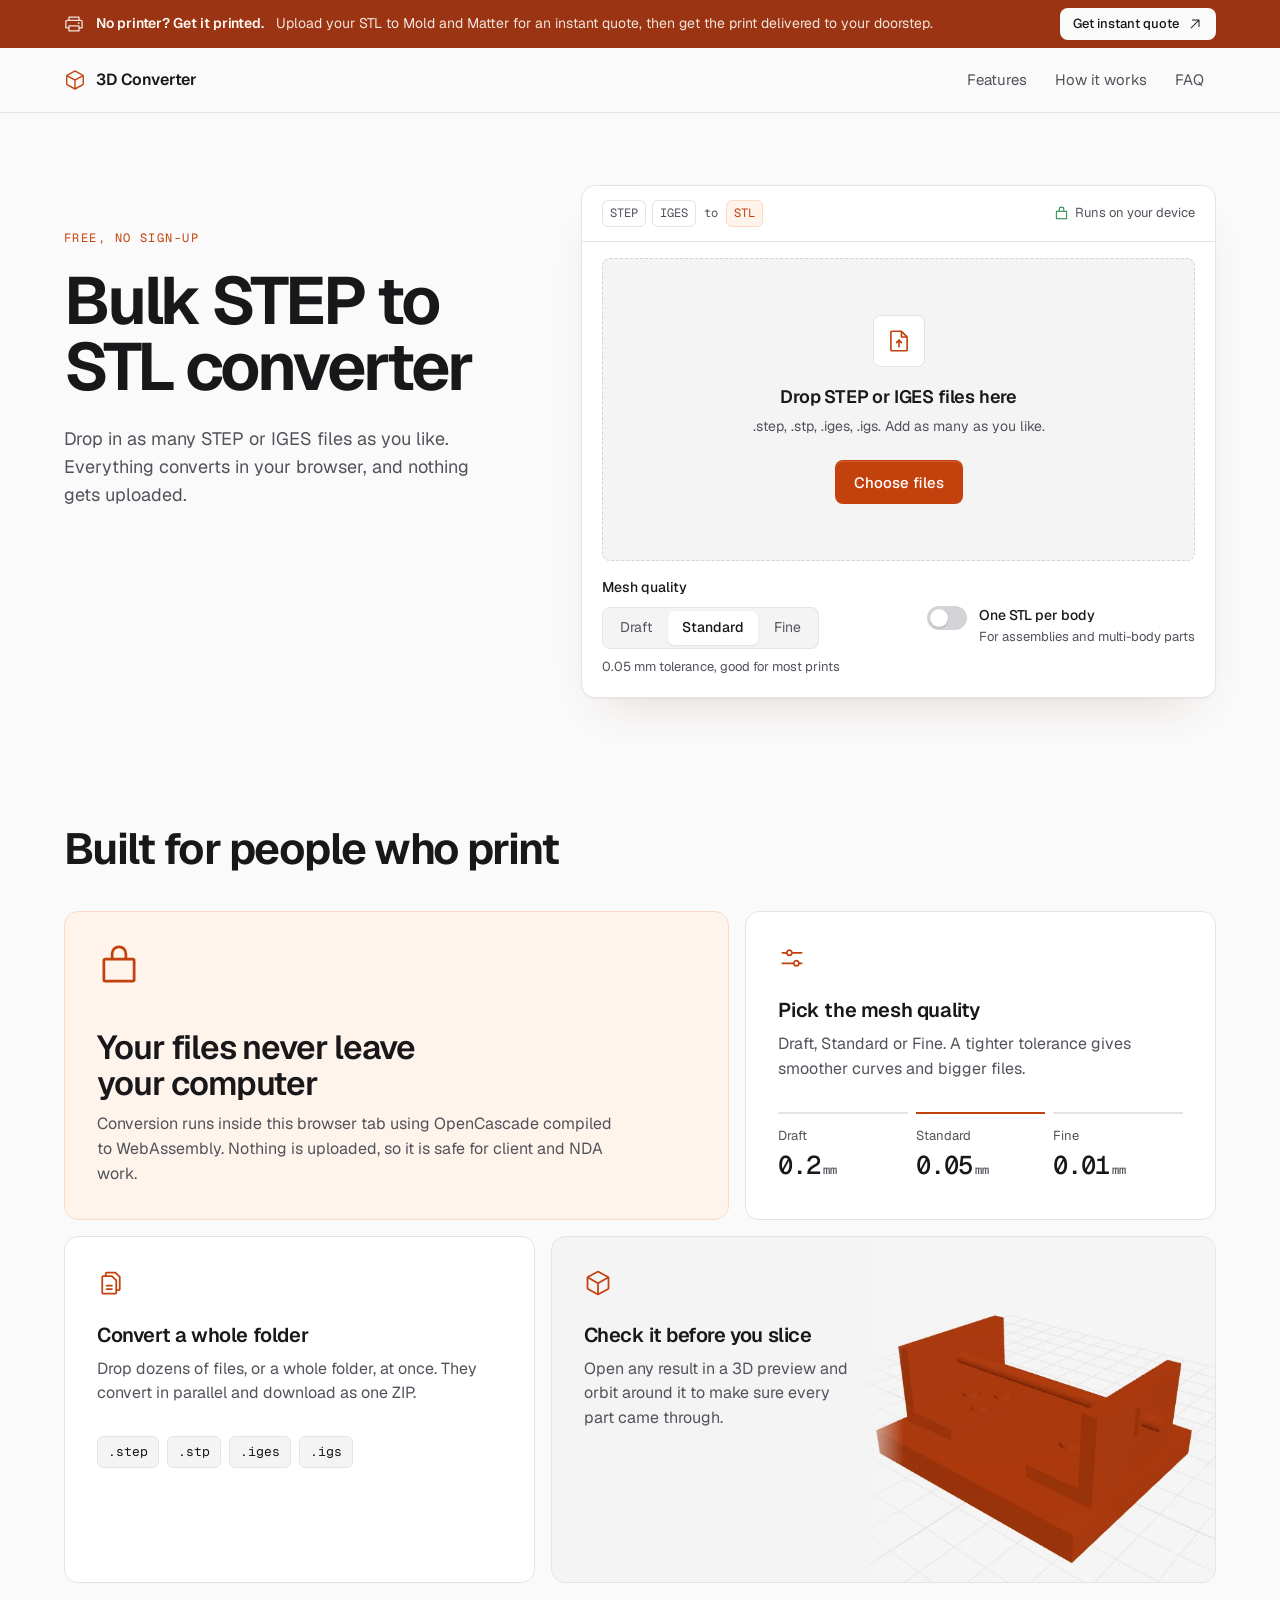
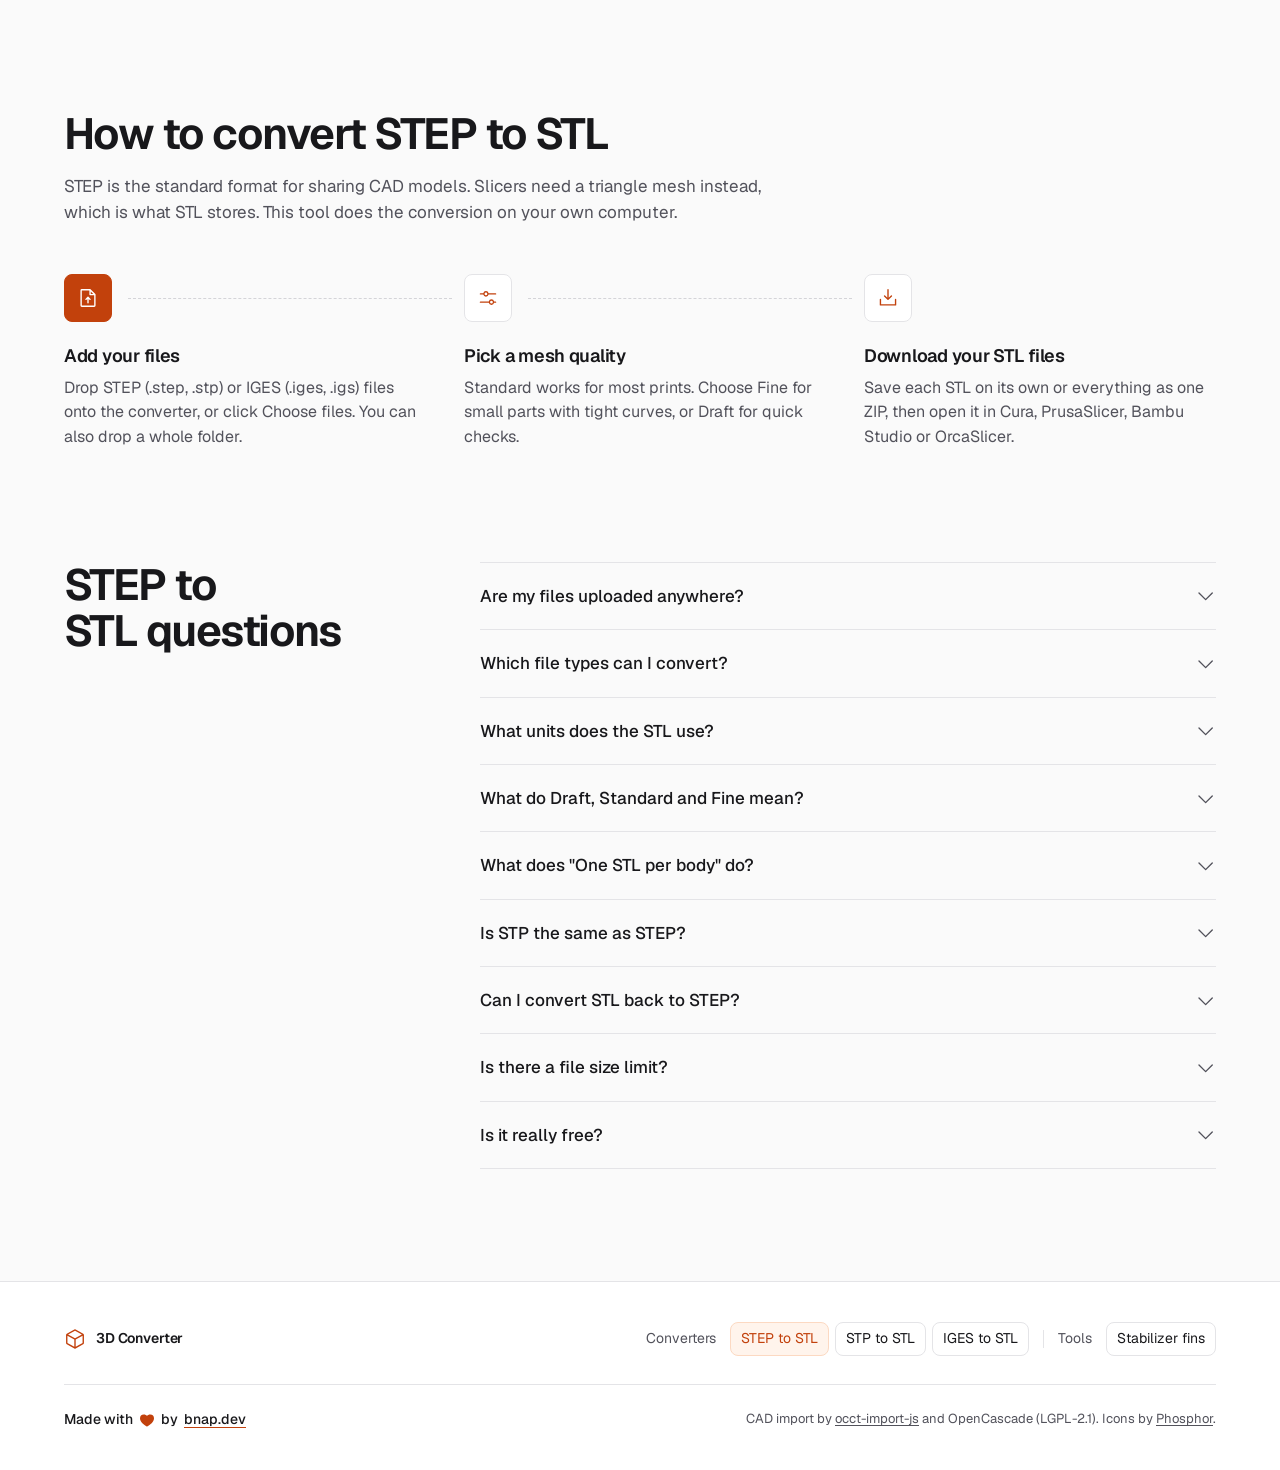
==== commit ba285091: "Add a stabilizer fins tool for tall, thin prints A new page, /stabilizer-fins, adds breakaway fins t" ====
--- a/index.html
+++ b/index.html
@@ -182,11 +182,11 @@
 
   <section class="topbar" aria-labelledby="quote-title">
     <div class="wrap topbar-inner">
-      <svg class="icon topbar-icon" aria-hidden="true"><use href="/assets/icons-v1.svg#i-printer"/></svg>
+      <svg class="icon topbar-icon" aria-hidden="true"><use href="/assets/icons-v2.svg#i-printer"/></svg>
       <h2 id="quote-title">No printer? Get it printed.</h2>
       <p>Upload your STL to Mold and Matter for an instant quote, then get the print delivered to your doorstep.</p>
       <a class="btn btn-inverse btn-sm" href="https://mnm3d.com/products/custom-3d-print?utm_source=3d-converter.bnap.dev&amp;utm_medium=referral&amp;utm_campaign=banner" target="_blank" rel="noopener">
-        Get instant quote<svg class="icon" aria-hidden="true"><use href="/assets/icons-v1.svg#i-arrow-up-right"/></svg>
+        Get instant quote<svg class="icon" aria-hidden="true"><use href="/assets/icons-v2.svg#i-arrow-up-right"/></svg>
       </a>
     </div>
   </section>
@@ -194,7 +194,7 @@
   <header class="nav">
     <div class="wrap nav-inner">
       <a class="wordmark" href="/" aria-label="3D Converter home">
-        <svg class="icon" aria-hidden="true"><use href="/assets/icons-v1.svg#i-cube"/></svg>
+        <svg class="icon" aria-hidden="true"><use href="/assets/icons-v2.svg#i-cube"/></svg>
         <span>3D Converter</span>
       </a>
       <nav aria-label="Primary">
@@ -217,12 +217,12 @@
         <div class="converter-head">
           <p class="io"><span>STEP</span><span>IGES</span><span class="io-to">to</span><span class="io-out">STL</span></p>
           <p class="local">
-            <svg class="icon" aria-hidden="true"><use href="/assets/icons-v1.svg#i-lock-simple"/></svg>Runs on your device
+            <svg class="icon" aria-hidden="true"><use href="/assets/icons-v2.svg#i-lock-simple"/></svg>Runs on your device
           </p>
         </div>
 
         <label class="dropzone" id="dropzone" for="file-input">
-          <svg class="icon dz-icon" aria-hidden="true"><use href="/assets/icons-v1.svg#i-file-arrow-up"/></svg>
+          <svg class="icon dz-icon" aria-hidden="true"><use href="/assets/icons-v2.svg#i-file-arrow-up"/></svg>
           <span class="dz-title">Drop STEP or IGES files here</span>
           <span class="dz-help">.step, .stp, .iges, .igs. Add as many as you like.</span>
           <span class="btn btn-primary dz-button">Choose files</span>
@@ -266,10 +266,10 @@
           <p class="queue-summary" id="queue-summary"></p>
           <div class="queue-actions">
             <button type="button" class="btn btn-ghost btn-sm" id="clear-btn">
-              <svg class="icon" aria-hidden="true"><use href="/assets/icons-v1.svg#i-trash"/></svg>Clear
+              <svg class="icon" aria-hidden="true"><use href="/assets/icons-v2.svg#i-trash"/></svg>Clear
             </button>
             <button type="button" class="btn btn-primary btn-sm" id="download-all" disabled>
-              <svg class="icon" aria-hidden="true"><use href="/assets/icons-v1.svg#i-file-zip"/></svg>Download all
+              <svg class="icon" aria-hidden="true"><use href="/assets/icons-v2.svg#i-file-zip"/></svg>Download all
             </button>
           </div>
         </div>
@@ -277,11 +277,11 @@
         <div class="after-convert">
           <p class="ready-to-print" id="ready-to-print" hidden>
             Ready to print?
-            <a href="https://mnm3d.com/products/custom-3d-print?utm_source=3d-converter.bnap.dev&amp;utm_medium=referral&amp;utm_campaign=converter" target="_blank" rel="noopener">Get instant quote<svg class="icon" aria-hidden="true"><use href="/assets/icons-v1.svg#i-arrow-up-right"/></svg></a>
+            <a href="https://mnm3d.com/products/custom-3d-print?utm_source=3d-converter.bnap.dev&amp;utm_medium=referral&amp;utm_campaign=converter" target="_blank" rel="noopener">Get instant quote<svg class="icon" aria-hidden="true"><use href="/assets/icons-v2.svg#i-arrow-up-right"/></svg></a>
           </p>
           <p class="star-cta" id="star-cta" hidden>
             Saved you some time?
-            <a href="https://github.com/bnap00/3d-converter" target="_blank" rel="noopener" data-rybbit-event="github_star_click">Star it on GitHub<svg class="icon" aria-hidden="true"><use href="/assets/icons-v1.svg#i-arrow-up-right"/></svg></a>
+            <a href="https://github.com/bnap00/3d-converter" target="_blank" rel="noopener" data-rybbit-event="github_star_click">Star it on GitHub<svg class="icon" aria-hidden="true"><use href="/assets/icons-v2.svg#i-arrow-up-right"/></svg></a>
           </p>
         </div>
       </div>
@@ -291,12 +291,12 @@
       <h2 id="features-title" class="reveal">Built for people who print</h2>
       <div class="bento">
         <article class="cell cell-private reveal">
-          <svg class="icon cell-icon" aria-hidden="true"><use href="/assets/icons-v1.svg#i-lock-simple"/></svg>
+          <svg class="icon cell-icon" aria-hidden="true"><use href="/assets/icons-v2.svg#i-lock-simple"/></svg>
           <h3>Your files never leave your computer</h3>
           <p>Conversion runs inside this browser tab using OpenCascade compiled to WebAssembly. Nothing is uploaded, so it is safe for client and NDA work.</p>
         </article>
         <article class="cell cell-quality reveal">
-          <svg class="icon cell-icon" aria-hidden="true"><use href="/assets/icons-v1.svg#i-sliders-horizontal"/></svg>
+          <svg class="icon cell-icon" aria-hidden="true"><use href="/assets/icons-v2.svg#i-sliders-horizontal"/></svg>
           <h3>Pick the mesh quality</h3>
           <p>Draft, Standard or Fine. A tighter tolerance gives smoother curves and bigger files.</p>
           <dl class="tolerances">
@@ -306,7 +306,7 @@
           </dl>
         </article>
         <article class="cell cell-folder reveal">
-          <svg class="icon cell-icon" aria-hidden="true"><use href="/assets/icons-v1.svg#i-files"/></svg>
+          <svg class="icon cell-icon" aria-hidden="true"><use href="/assets/icons-v2.svg#i-files"/></svg>
           <h3>Convert a whole folder</h3>
           <p>Drop dozens of files, or a whole folder, at once. They convert in parallel and download as one ZIP.</p>
           <ul class="exts" aria-label="Supported file extensions">
@@ -315,7 +315,7 @@
         </article>
         <article class="cell cell-preview reveal">
           <div class="cell-preview-copy">
-            <svg class="icon cell-icon" aria-hidden="true"><use href="/assets/icons-v1.svg#i-cube"/></svg>
+            <svg class="icon cell-icon" aria-hidden="true"><use href="/assets/icons-v2.svg#i-cube"/></svg>
             <h3>Check it before you slice</h3>
             <p>Open any result in a 3D preview and orbit around it to make sure every part came through.</p>
           </div>
@@ -334,17 +334,17 @@
       </div>
       <ol class="howto-list">
         <li class="reveal">
-          <span class="step-icon"><svg class="icon" aria-hidden="true"><use href="/assets/icons-v1.svg#i-file-arrow-up"/></svg></span>
+          <span class="step-icon"><svg class="icon" aria-hidden="true"><use href="/assets/icons-v2.svg#i-file-arrow-up"/></svg></span>
           <h3>Add your files</h3>
           <p>Drop STEP (.step, .stp) or IGES (.iges, .igs) files onto the converter, or click Choose files. You can also drop a whole folder.</p>
         </li>
         <li class="reveal">
-          <span class="step-icon"><svg class="icon" aria-hidden="true"><use href="/assets/icons-v1.svg#i-sliders-horizontal"/></svg></span>
+          <span class="step-icon"><svg class="icon" aria-hidden="true"><use href="/assets/icons-v2.svg#i-sliders-horizontal"/></svg></span>
           <h3>Pick a mesh quality</h3>
           <p>Standard works for most prints. Choose Fine for small parts with tight curves, or Draft for quick checks.</p>
         </li>
         <li class="reveal">
-          <span class="step-icon"><svg class="icon" aria-hidden="true"><use href="/assets/icons-v1.svg#i-download-simple"/></svg></span>
+          <span class="step-icon"><svg class="icon" aria-hidden="true"><use href="/assets/icons-v2.svg#i-download-simple"/></svg></span>
           <h3>Download your STL files</h3>
           <p>Save each STL on its own or everything as one ZIP, then open it in Cura, PrusaSlicer, Bambu Studio or OrcaSlicer.</p>
         </li>
@@ -355,39 +355,39 @@
       <h2 id="faq-title">STEP to STL questions</h2>
       <div class="faq-list">
         <details>
-          <summary>Are my files uploaded anywhere?<svg class="icon" aria-hidden="true"><use href="/assets/icons-v1.svg#i-caret-down"/></svg></summary>
+          <summary>Are my files uploaded anywhere?<svg class="icon" aria-hidden="true"><use href="/assets/icons-v2.svg#i-caret-down"/></svg></summary>
           <p>No. Your CAD files are read from your disk, converted in your browser's memory and saved straight back to your disk. Nothing is sent to a server.</p>
         </details>
         <details>
-          <summary>Which file types can I convert?<svg class="icon" aria-hidden="true"><use href="/assets/icons-v1.svg#i-caret-down"/></svg></summary>
+          <summary>Which file types can I convert?<svg class="icon" aria-hidden="true"><use href="/assets/icons-v2.svg#i-caret-down"/></svg></summary>
           <p>STEP (.step, .stp) and IGES (.iges, .igs) go in, binary STL comes out. Binary STL opens in every common slicer, including Cura, PrusaSlicer, Bambu Studio and OrcaSlicer.</p>
         </details>
         <details>
-          <summary>What units does the STL use?<svg class="icon" aria-hidden="true"><use href="/assets/icons-v1.svg#i-caret-down"/></svg></summary>
+          <summary>What units does the STL use?<svg class="icon" aria-hidden="true"><use href="/assets/icons-v2.svg#i-caret-down"/></svg></summary>
           <p>STL files have no units. This tool exports in millimetres, which is what slicers assume, so parts load at the right size.</p>
         </details>
         <details>
-          <summary>What do Draft, Standard and Fine mean?<svg class="icon" aria-hidden="true"><use href="/assets/icons-v1.svg#i-caret-down"/></svg></summary>
+          <summary>What do Draft, Standard and Fine mean?<svg class="icon" aria-hidden="true"><use href="/assets/icons-v2.svg#i-caret-down"/></svg></summary>
           <p>They set how closely the triangles follow curved surfaces: within 0.2 mm, 0.05 mm or 0.01 mm. Standard suits most FDM and resin prints. Use Fine for small parts with tight curves.</p>
         </details>
         <details>
-          <summary>What does "One STL per body" do?<svg class="icon" aria-hidden="true"><use href="/assets/icons-v1.svg#i-caret-down"/></svg></summary>
+          <summary>What does "One STL per body" do?<svg class="icon" aria-hidden="true"><use href="/assets/icons-v2.svg#i-caret-down"/></svg></summary>
           <p>By default an assembly becomes a single STL. Turn this on to get a separate STL for each body, grouped in a folder named after the source file.</p>
         </details>
         <details>
-          <summary>Is STP the same as STEP?<svg class="icon" aria-hidden="true"><use href="/assets/icons-v1.svg#i-caret-down"/></svg></summary>
+          <summary>Is STP the same as STEP?<svg class="icon" aria-hidden="true"><use href="/assets/icons-v2.svg#i-caret-down"/></svg></summary>
           <p>Yes. .stp and .step are two file extensions for the same format (ISO 10303, often called STEP AP203, AP214 or AP242). Both work here, and there is a page just for <a href="/stp-to-stl">STP to STL</a>.</p>
         </details>
         <details>
-          <summary>Can I convert STL back to STEP?<svg class="icon" aria-hidden="true"><use href="/assets/icons-v1.svg#i-caret-down"/></svg></summary>
+          <summary>Can I convert STL back to STEP?<svg class="icon" aria-hidden="true"><use href="/assets/icons-v2.svg#i-caret-down"/></svg></summary>
           <p>Not with this tool. STL only stores triangles, so the exact curves and features of the original CAD model are lost. Keep your STEP or IGES file as the master copy.</p>
         </details>
         <details>
-          <summary>Is there a file size limit?<svg class="icon" aria-hidden="true"><use href="/assets/icons-v1.svg#i-caret-down"/></svg></summary>
+          <summary>Is there a file size limit?<svg class="icon" aria-hidden="true"><use href="/assets/icons-v2.svg#i-caret-down"/></svg></summary>
           <p>There is no fixed limit, but very large assemblies can run out of browser memory. If a file fails, try Draft quality or convert it on its own.</p>
         </details>
         <details>
-          <summary>Is it really free?<svg class="icon" aria-hidden="true"><use href="/assets/icons-v1.svg#i-caret-down"/></svg></summary>
+          <summary>Is it really free?<svg class="icon" aria-hidden="true"><use href="/assets/icons-v2.svg#i-caret-down"/></svg></summary>
           <p>Yes. No account, no watermark and no limit on the number of files.</p>
         </details>
       </div>
@@ -398,15 +398,15 @@
     <div class="wrap footer-inner">
       <div class="footer-top">
         <a class="wordmark" href="/" aria-label="3D Converter home">
-          <svg class="icon" aria-hidden="true"><use href="/assets/icons-v1.svg#i-cube"/></svg>
+          <svg class="icon" aria-hidden="true"><use href="/assets/icons-v2.svg#i-cube"/></svg>
           <span>3D Converter</span>
         </a>
-        <nav class="related" aria-label="Converters"><span class="related-label">Converters</span><a href="/" aria-current="page">STEP to STL</a> <a href="/stp-to-stl">STP to STL</a> <a href="/iges-to-stl">IGES to STL</a></nav>
+        <nav class="related" aria-label="Converters and tools"><span class="related-label">Converters</span><a href="/" aria-current="page">STEP to STL</a> <a href="/stp-to-stl">STP to STL</a> <a href="/iges-to-stl">IGES to STL</a> <span class="related-sep" aria-hidden="true"></span><span class="related-label">Tools</span><a href="/stabilizer-fins">Stabilizer fins</a></nav>
       </div>
       <div class="footer-bottom">
         <p class="made-with">
           Made with
-          <svg class="icon heart" role="img" aria-label="love"><use href="/assets/icons-v1.svg#i-heart"/></svg>
+          <svg class="icon heart" role="img" aria-label="love"><use href="/assets/icons-v2.svg#i-heart"/></svg>
           by <a href="https://bnap.dev">bnap.dev</a>
         </p>
         <p class="credits">CAD import by <a href="https://github.com/kovacsv/occt-import-js" rel="noopener">occt-import-js</a> and OpenCascade (LGPL-2.1). Icons by <a href="https://phosphoricons.com" rel="noopener">Phosphor</a>.</p>
@@ -416,7 +416,7 @@
 
   <template id="row-template">
     <li class="row" data-status="queued">
-      <svg class="icon row-icon" aria-hidden="true"><use href="/assets/icons-v1.svg#i-cube"/></svg>
+      <svg class="icon row-icon" aria-hidden="true"><use href="/assets/icons-v2.svg#i-cube"/></svg>
       <div class="row-main">
         <p class="row-name"></p>
         <p class="row-meta"></p>
@@ -424,13 +424,13 @@
       </div>
       <div class="row-actions">
         <button type="button" class="icon-btn" data-action="preview" title="Preview in 3D" aria-label="Preview in 3D" disabled>
-          <svg class="icon" aria-hidden="true"><use href="/assets/icons-v1.svg#i-cube"/></svg>
+          <svg class="icon" aria-hidden="true"><use href="/assets/icons-v2.svg#i-cube"/></svg>
         </button>
         <button type="button" class="icon-btn" data-action="download" title="Download STL" aria-label="Download STL" disabled>
-          <svg class="icon" aria-hidden="true"><use href="/assets/icons-v1.svg#i-download-simple"/></svg>
+          <svg class="icon" aria-hidden="true"><use href="/assets/icons-v2.svg#i-download-simple"/></svg>
         </button>
         <button type="button" class="icon-btn" data-action="remove" title="Remove" aria-label="Remove">
-          <svg class="icon" aria-hidden="true"><use href="/assets/icons-v1.svg#i-x"/></svg>
+          <svg class="icon" aria-hidden="true"><use href="/assets/icons-v2.svg#i-x"/></svg>
         </button>
       </div>
     </li>
@@ -440,7 +440,7 @@
     <div class="preview-head">
       <h2 id="preview-title">Preview</h2>
       <button type="button" class="icon-btn" id="preview-close" aria-label="Close preview">
-        <svg class="icon" aria-hidden="true"><use href="/assets/icons-v1.svg#i-x"/></svg>
+        <svg class="icon" aria-hidden="true"><use href="/assets/icons-v2.svg#i-x"/></svg>
       </button>
     </div>
     <div class="preview-stage" id="preview-stage">
--- a/assets/styles.css
+++ b/assets/styles.css
@@ -260,23 +260,6 @@
 .switch-text { font-size: 14px; font-weight: 500; display: grid; }
 .switch-text small { font-weight: 400; color: var(--muted); font-size: 13px; }
 
-/* Cut to fit: printer, build volume and pin options, shown once the switch is on */
-.fit { display: grid; gap: 14px; padding-top: 16px; border-top: 1px solid var(--border); }
-.switch-inline { padding-top: 0; }
-.fit-options { display: grid; grid-template-columns: 1fr 1fr; gap: 14px 20px; align-items: start; animation: row-in .3s var(--ease) both; }
-.field { display: grid; gap: 6px; border: 0; margin: 0; padding: 0; min-width: 0; font-size: 14px; font-weight: 500; }
-.field legend { padding: 0; margin-bottom: 6px; }
-.field select, .field input {
-  font: inherit; font-weight: 400; color: var(--text); background: var(--surface);
-  border: 1px solid var(--border-strong); border-radius: var(--r-control); height: 36px; padding: 0 10px; min-width: 0; width: 100%;
-}
-.field select { cursor: pointer; }
-.field input { font-family: var(--mono); font-size: 13px; }
-.field select:focus-visible, .field input:focus-visible { outline: 2px solid var(--accent); outline-offset: 1px; }
-.bed-inputs { display: grid; grid-template-columns: repeat(3, 1fr); gap: 8px; }
-.bed-inputs label { display: grid; grid-template-columns: auto 1fr; align-items: center; gap: 6px; color: var(--muted); font-family: var(--mono); font-size: 12px; }
-.fit-hint { grid-column: 1 / -1; margin-top: 0; }
-
 .reapply {
   display: flex; align-items: center; justify-content: space-between; gap: 12px;
   font-size: 14px; padding: 10px 12px; border-radius: var(--r-control); background: var(--surface-2);
@@ -449,6 +432,7 @@
 /* Links between the converter pages */
 .related { display: flex; flex-wrap: wrap; align-items: center; gap: 6px; font-size: 14px; }
 .related-label { color: var(--muted); margin-right: 8px; }
+.related-sep { width: 1px; height: 18px; background: var(--border); margin-inline: 8px; }
 .related a {
   color: var(--text); text-decoration: none; padding: 5px 10px; border-radius: var(--r-control); border: 1px solid var(--border);
   transition: border-color .2s var(--ease), color .2s var(--ease);
@@ -472,6 +456,102 @@
 .preview-stage.is-ready .preview-loading { display: none; }
 .preview-help { padding: 10px 20px 14px; font-size: 13px; color: var(--muted); }
 
+/* Stabilizer fins tool: a 3D stage with the part, and a panel beside it */
+.fins-hero { padding-top: 64px; padding-bottom: 32px; }
+.fins-hero h1 { max-width: 16ch; }
+.fins-hero > * { animation: rise .7s var(--ease) both; }
+.fins-hero > :nth-child(2) { animation-delay: .06s; }
+.fins-hero > :nth-child(3) { animation-delay: .12s; }
+.fins-hero .lede { max-width: 60ch; }
+
+.fins-tool {
+  display: grid; grid-template-columns: minmax(0, 1fr);
+  background: var(--surface); border: 1px solid var(--border); border-radius: var(--r-container);
+  box-shadow: var(--shadow); overflow: hidden;
+  animation: rise .8s var(--ease) .15s both;
+}
+.fins-tool[data-state="ready"] { grid-template-columns: minmax(0, 1fr) 340px; }
+.fins-stage { position: relative; min-height: 440px; background: var(--surface-2); display: grid; }
+.fins-tool[data-state="ready"] .fins-stage { min-height: 620px; }
+.fins-stage canvas { position: absolute; inset: 0; width: 100%; height: 100%; display: block; touch-action: none; }
+.fins-tool:not([data-state="ready"]) .fins-stage canvas { visibility: hidden; }
+.fins-drop { margin: 20px; border-radius: var(--r-control); align-content: center; background: var(--surface); }
+.fins-tool.is-dragging .fins-drop { border-color: var(--accent); background: var(--accent-soft); }
+.fins-loading { place-self: center; width: min(360px, 80%); display: grid; gap: 10px; font-size: 14px; color: var(--muted); text-align: center; }
+.fins-toolbar {
+  position: absolute; top: 12px; left: 12px; right: 12px; z-index: 1;
+  display: flex; justify-content: space-between; align-items: center; gap: 8px; flex-wrap: wrap; pointer-events: none;
+}
+.fins-toolbar > * { pointer-events: auto; }
+.fins-turn { display: flex; align-items: center; gap: 4px; }
+.fins-turn-label { font-size: 13px; color: var(--muted); margin-right: 4px; }
+.fins-turn .btn { width: 36px; padding: 0; font-family: var(--mono); }
+#add-fin[aria-pressed="true"] { background: var(--accent); border-color: var(--accent); color: var(--on-accent); }
+.fins-help {
+  position: absolute; left: 12px; bottom: 12px; z-index: 1; pointer-events: none; max-width: calc(100% - 24px);
+  font-size: 13px; color: var(--muted); padding: 4px 10px; border-radius: var(--r-control);
+  background: color-mix(in srgb, var(--surface) 85%, transparent);
+}
+
+.fins-panel { border-left: 1px solid var(--border); display: flex; flex-direction: column; min-width: 0; }
+.panel-sec { padding: 16px 20px; border-bottom: 1px solid var(--border); display: grid; gap: 10px; }
+.panel-file { grid-template-columns: minmax(0, 1fr) auto; align-items: center; }
+.panel-name { font-weight: 500; overflow: hidden; text-overflow: ellipsis; white-space: nowrap; }
+.panel-row { display: flex; justify-content: space-between; align-items: center; gap: 8px; }
+.panel-title { font-size: 15px; font-weight: 600; }
+.panel-title span { color: var(--muted); font-weight: 400; }
+
+.stability { display: grid; grid-template-columns: repeat(3, minmax(0, 1fr)); gap: 8px; }
+.stability dt { font-size: 12px; color: var(--muted); }
+.stability dd { font-family: var(--mono); font-size: 15px; font-weight: 500; letter-spacing: -.02em; }
+.risk { font-size: 13.5px; padding: 8px 10px; border-radius: var(--r-control); background: var(--surface-2); color: var(--muted); }
+.risk[data-risk="high"] { background: var(--accent-soft); border: 1px solid var(--accent-soft-border); color: var(--text); }
+.risk[data-risk="medium"] { color: var(--text); }
+
+.fin-list { list-style: none; margin: 0; padding: 0; display: grid; gap: 4px; }
+.fin-list:empty { display: none; }
+.fin-item {
+  width: 100%; display: grid; gap: 1px; text-align: left; padding: 8px 10px; cursor: pointer;
+  border: 1px solid var(--border); border-radius: var(--r-control); background: var(--surface);
+  transition: border-color .2s var(--ease), background-color .2s var(--ease);
+}
+.fin-item:hover { border-color: var(--border-strong); background: var(--surface-2); }
+.fin-item[aria-pressed="true"] { border-color: var(--accent); background: var(--accent-soft); }
+.fin-item-title { font-size: 14px; font-weight: 500; }
+.fin-item-meta { font-family: var(--mono); font-size: 12px; color: var(--muted); }
+.fin-item[data-status="error"] .fin-item-meta, .fin-item[data-status="warn"] .fin-item-meta { font-family: var(--font); font-size: 13px; color: var(--danger); }
+
+.range { display: grid; gap: 4px; font-size: 14px; }
+.range > span { display: flex; justify-content: space-between; gap: 8px; font-weight: 500; }
+.range output { font-family: var(--mono); font-size: 13px; font-weight: 400; color: var(--muted); }
+.range small { font-size: 12.5px; color: var(--muted); }
+.range input { width: 100%; margin: 4px 0; accent-color: var(--accent); }
+
+.fin-settings summary {
+  list-style: none; cursor: pointer; display: flex; justify-content: space-between; align-items: center;
+  font-size: 15px; font-weight: 600;
+}
+.fin-settings summary::-webkit-details-marker { display: none; }
+.fin-settings summary .icon { color: var(--muted); transition: transform .25s var(--ease); }
+.fin-settings[open] summary { margin-bottom: 6px; }
+.fin-settings[open] summary .icon { transform: rotate(180deg); }
+.fin-settings[open] { gap: 14px; }
+
+.panel-foot { padding: 16px 20px 20px; display: grid; gap: 10px; margin-top: auto; }
+.panel-foot .btn { width: 100%; }
+.panel-foot .ready-to-print { text-align: center; }
+.notice[data-error="false"] { color: var(--muted); }
+
+.fins-diagram { margin: 40px 0 0; padding: 24px; border: 1px solid var(--border); border-radius: var(--r-container); background: var(--surface); }
+.fins-diagram svg { display: block; width: 100%; max-width: 720px; height: auto; margin-inline: auto; }
+.fins-diagram figcaption { margin-top: 8px; text-align: center; font-size: 14px; color: var(--muted); }
+.dg-bed { stroke: var(--border-strong); stroke-width: 2; }
+.dg-part { fill: var(--accent); }
+.dg-fin, .dg-foot { fill: var(--muted); opacity: .55; }
+.dg-tines rect { fill: var(--text); }
+.dg-labels text { fill: var(--muted); font-family: var(--font); font-size: 14px; }
+.dg-labels line { stroke: var(--muted); stroke-width: 1; }
+
 /* 404 */
 .notfound { padding-block: 96px 128px; display: grid; gap: 20px; justify-items: start; }
 .notfound .code { font-family: var(--mono); font-size: 13px; color: var(--accent); }
@@ -506,6 +586,9 @@
   .faq { grid-template-columns: 1fr; gap: 20px; }
   .faq h2 { position: static; }
   .cell-private, .cell-quality, .cell-folder, .cell-preview { grid-column: span 12; }
+  .fins-tool[data-state="ready"] { grid-template-columns: minmax(0, 1fr); }
+  .fins-tool[data-state="ready"] .fins-stage { min-height: 480px; }
+  .fins-panel { border-left: 0; border-top: 1px solid var(--border); }
 }
 
 /* Mobile: everything collapses to one column */
@@ -518,7 +601,6 @@
   .dropzone { padding: 40px 16px; }
   .settings { grid-template-columns: 1fr; gap: 16px; }
   .switch { padding-top: 0; }
-  .fit-options { grid-template-columns: 1fr; }
   .bento { margin-top: 28px; gap: 12px; }
   .cell { padding: 24px; min-height: 0; }
   .cell-private .cell-icon { padding-bottom: 20px; }
@@ -533,6 +615,11 @@
   .howto-list .step-icon { position: absolute; left: 0; top: 0; margin: 0; }
   .howto-list li:not(:last-child)::after { top: 56px; bottom: -24px; left: 24px; right: auto; border-top: 0; border-left: 1.5px dashed var(--border-strong); }
   .converter[data-has-items="true"] .dropzone { grid-template-columns: auto 1fr; }
+  .fins-hero { padding-top: 40px; padding-bottom: 24px; }
+  .fins-tool[data-state="ready"] .fins-stage { min-height: 420px; }
+  .fins-drop { margin: 12px; }
+  .panel-sec, .panel-foot { padding-inline: 16px; }
+  .fins-diagram { padding: 12px; }
   .converter[data-has-items="true"] .dz-button { grid-column: 1 / -1; grid-row: auto; justify-self: stretch; margin-top: 10px; }
   .footer-top, .footer-bottom { flex-direction: column; align-items: flex-start; }
 }
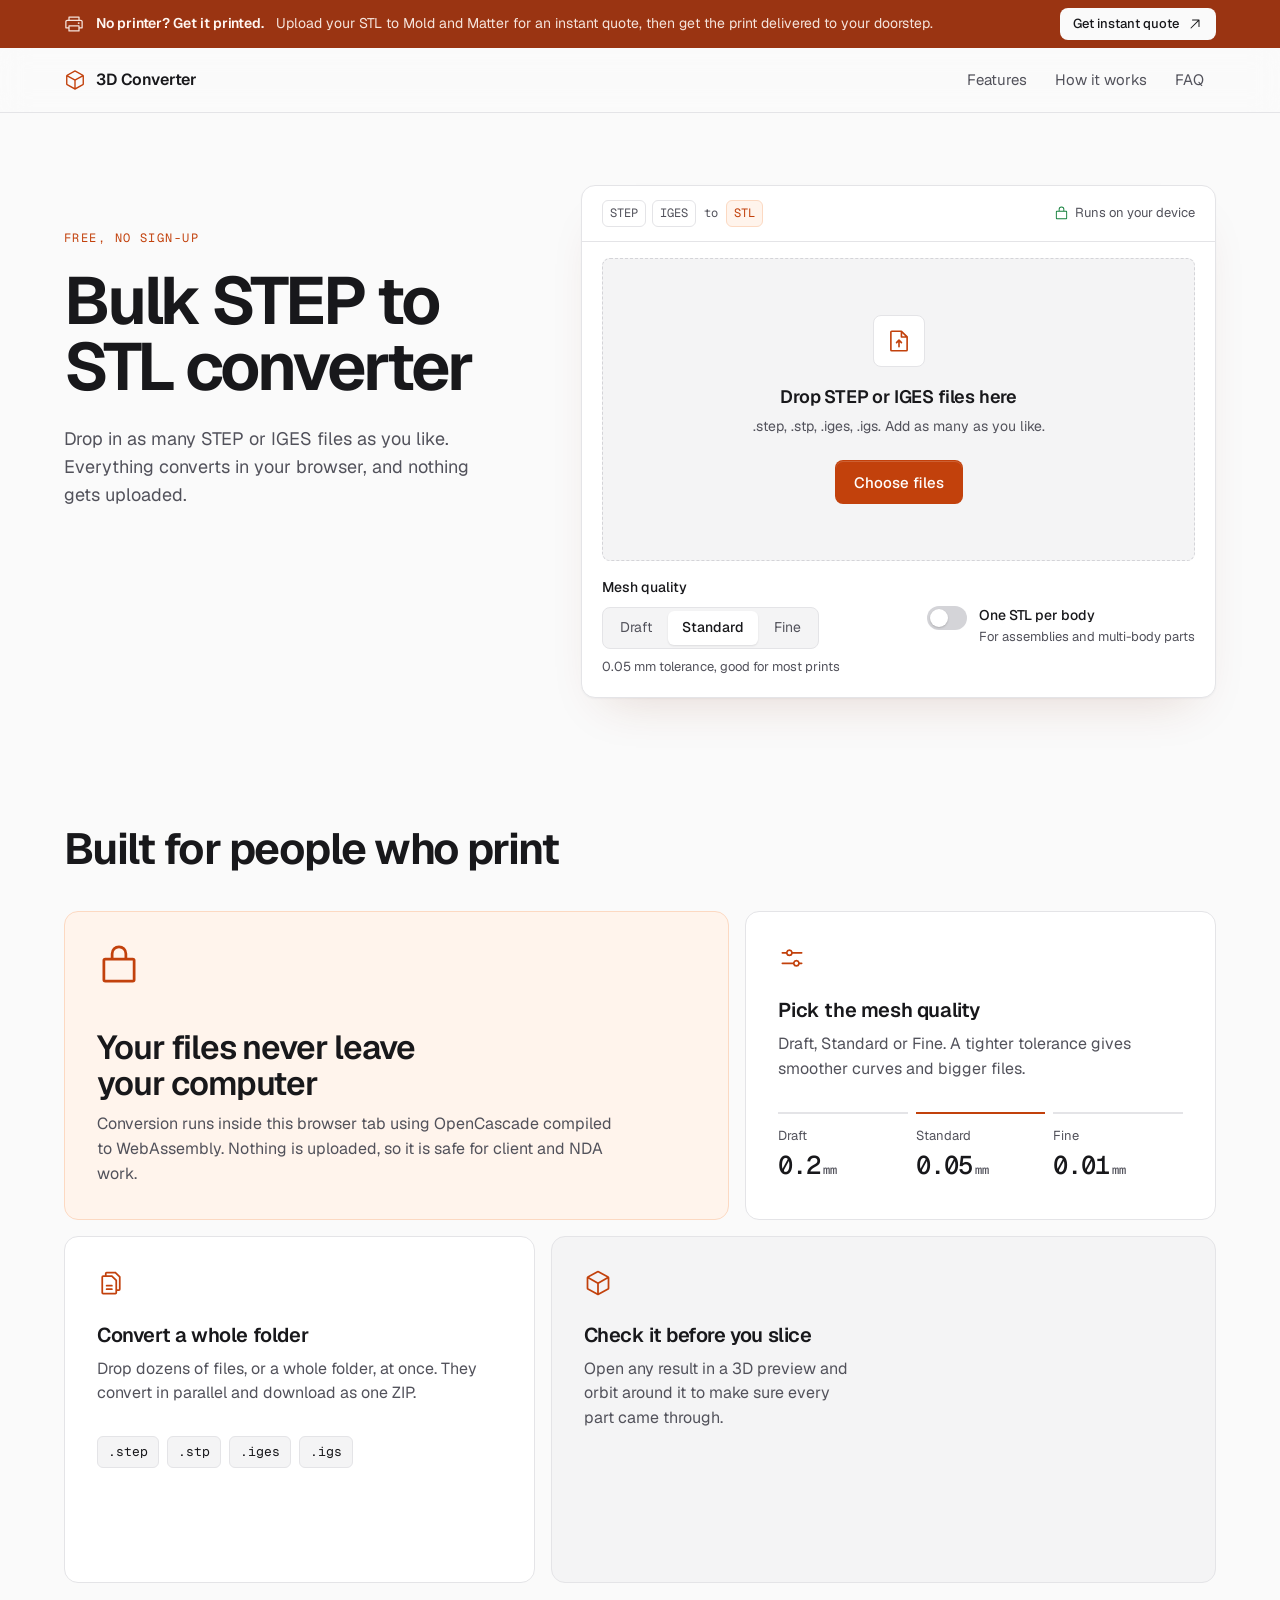
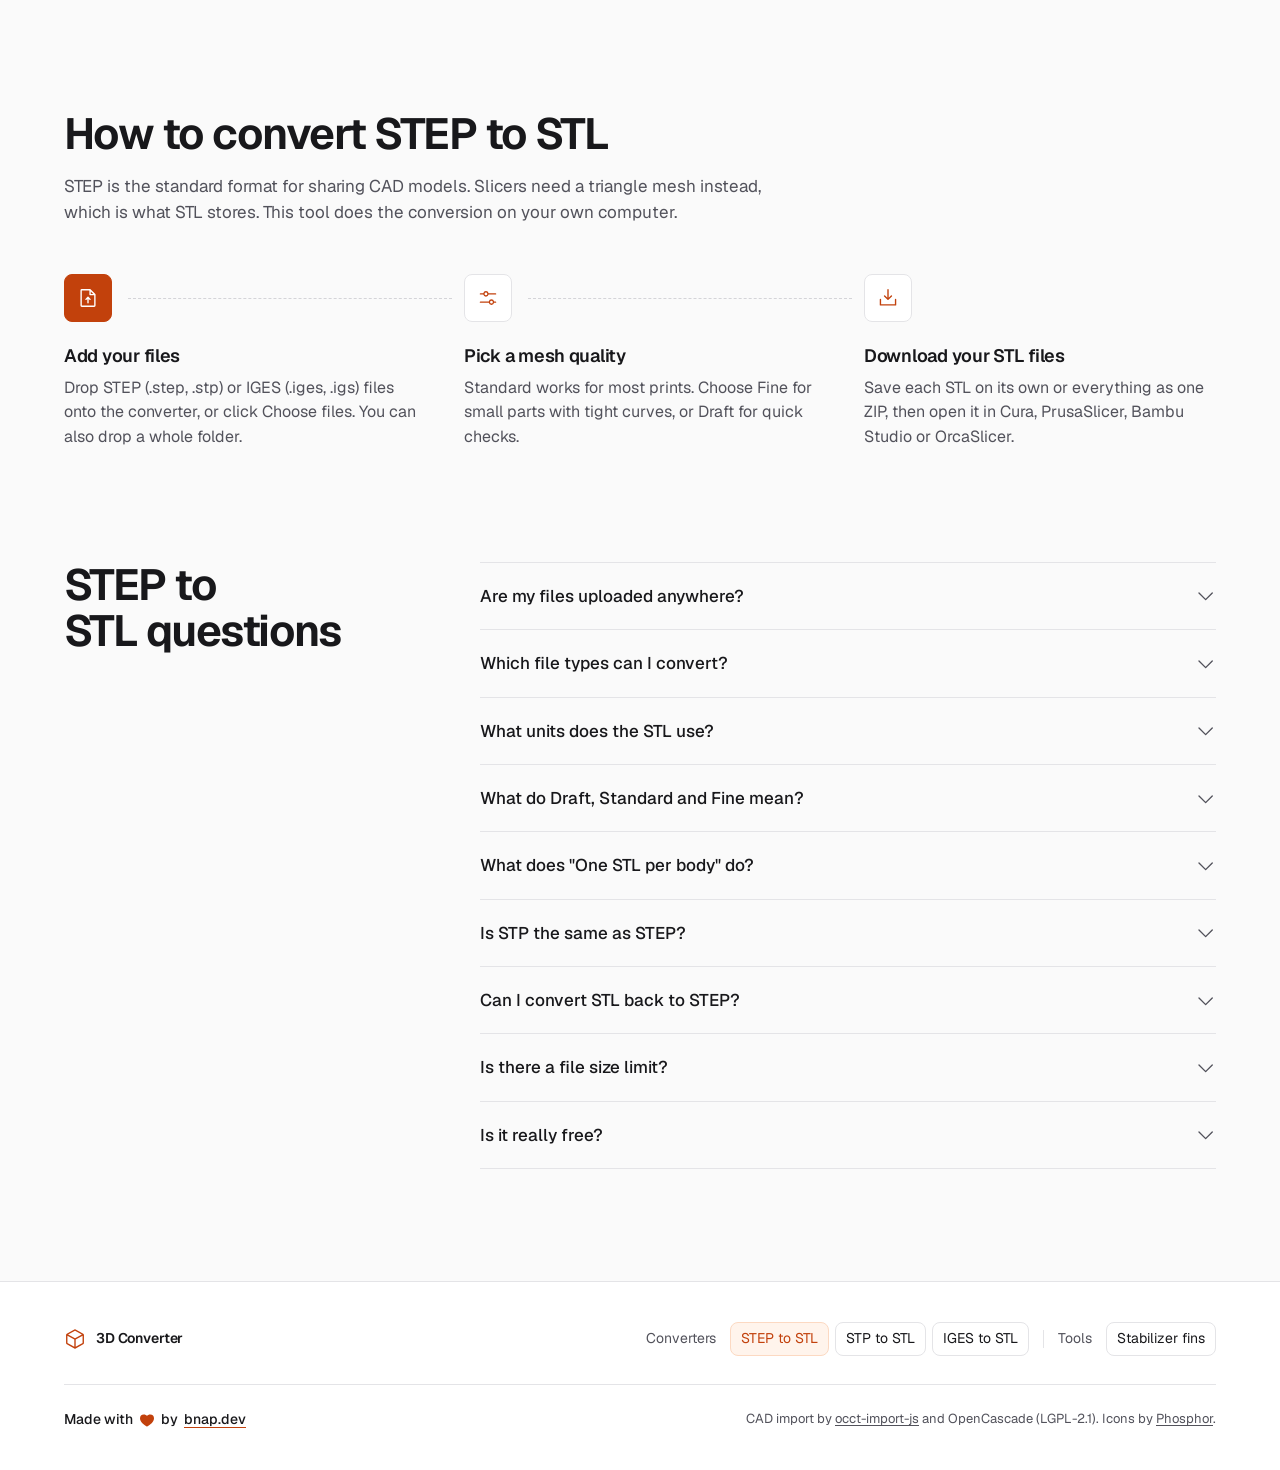
==== commit 0ada9683: "Add a security baseline: CSP, Gitleaks, Dependabot, SECURITY.md - Content-Security-Policy meta tag o" ====
--- a/index.html
+++ b/index.html
@@ -13,6 +13,7 @@
   <meta name="theme-color" content="#0c0c0e" media="(prefers-color-scheme: dark)">
   <meta name="color-scheme" content="light dark">
   <meta name="author" content="bnap.dev">
+  <meta http-equiv="Content-Security-Policy" content="default-src 'self'; script-src 'self' 'sha256-bfez8UjK2g5I+DPX8+plkepWE/bHIafsERyZ5d1NcX4=' https://r.bnap.dev; connect-src 'self' https://r.bnap.dev; img-src 'self' data: blob:; style-src 'self'; font-src 'self'; worker-src 'self'; object-src 'none'; base-uri 'self'; form-action 'self'">
 
   <meta property="og:type" content="website">
   <meta property="og:site_name" content="3D Converter">
